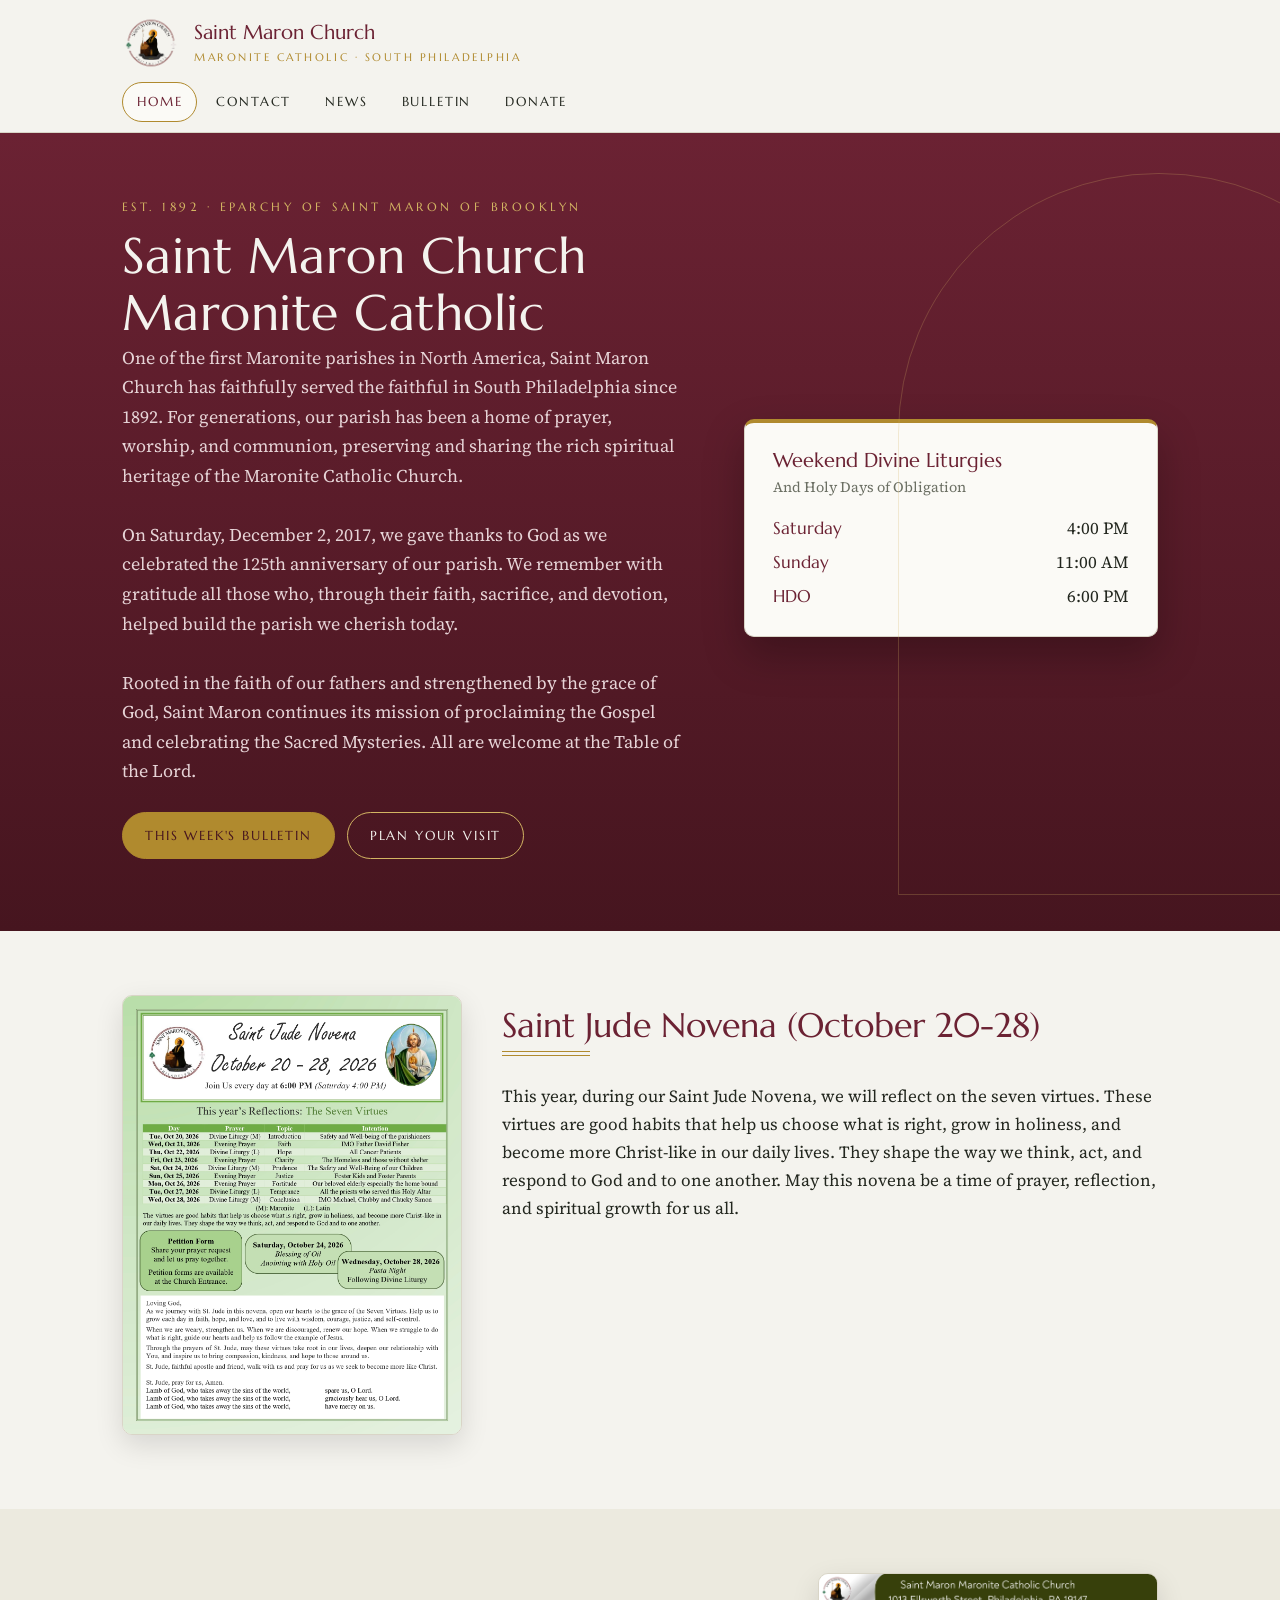
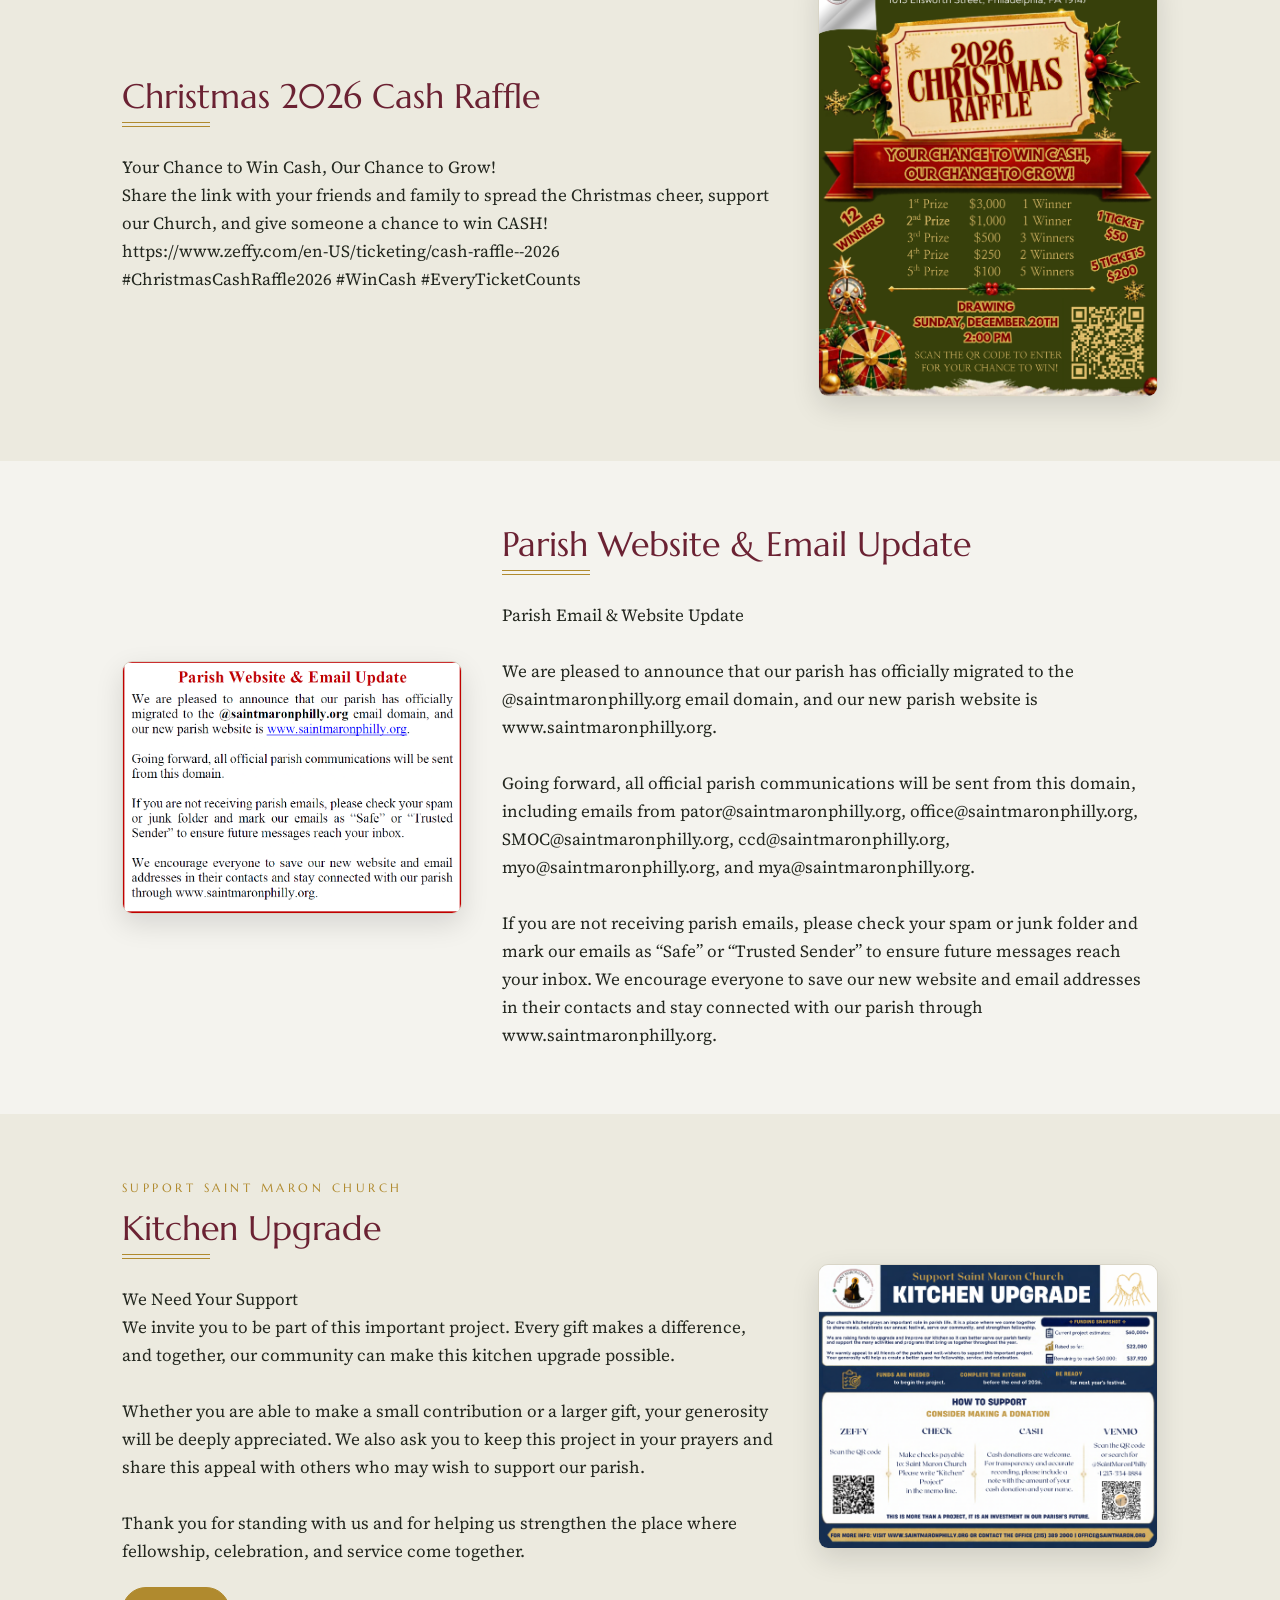
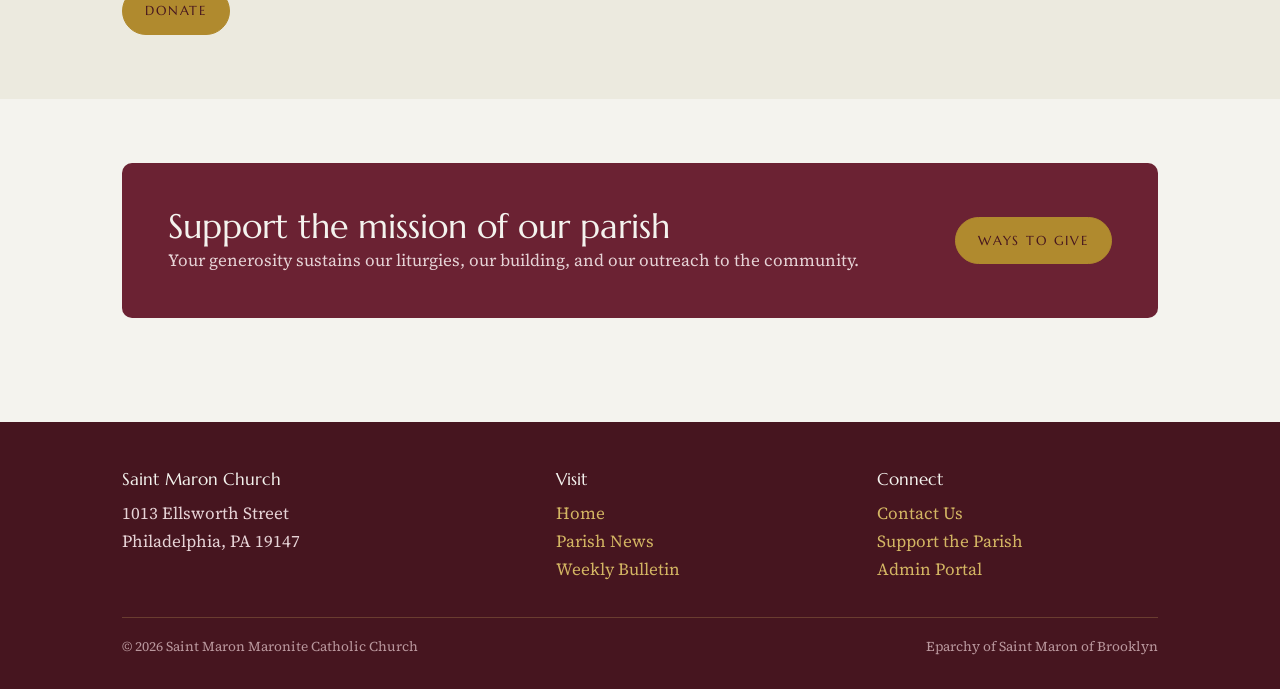
==== index.html @ 44643d08 "Show a live sample of the site in the Colors & Fonts preview The Design entry's preview pane used to" ====
<!DOCTYPE html>
<html lang="en">
<head>
  <meta charset="UTF-8">
  <meta name="viewport" content="width=device-width, initial-scale=1.0">
  <title>Saint Maron Maronite Catholic Church — South Philadelphia</title>
  <meta name="description" content="Saint Maron Maronite Catholic Church in South Philadelphia. Divine Liturgy schedule, parish news, weekly bulletin, and ways to support our parish.">
  <link rel="preconnect" href="https://fonts.googleapis.com">
  <link href="https://fonts.googleapis.com/css2?family=Marcellus&family=Source+Serif+4:ital,opsz,wght@0,8..60,400;0,8..60,600;1,8..60,400&display=swap" rel="stylesheet">
  <link rel="stylesheet" href="styles.css">
</head>
<body>
  <header id="site-header" class="site-header"></header>

  <section class="hero">
    <div class="wrap hero-grid">
      <div>
        <span class="eyebrow" data-cms="hero.eyebrow">Est. 1892 &middot; Eparchy of Saint Maron of Brooklyn</span>
        <h1 data-cms="hero.heading">Saint Maron<br>Maronite Catholic Church</h1>
        <p class="lede" data-cms="hero.lede">One of the first Maronite parishes in North America, Saint Maron has been at home in South Philadelphia since 1892 and celebrated its 125th anniversary on Saturday, December 2, 2017. All are welcome at the table of the Lord.</p>
        <div class="hero-actions">
          <a class="btn primary" href="bulletin.html" data-cms="hero.bulletinButton">This Week's Bulletin</a>
          <a class="btn ghost-light" href="contact.html" data-cms="hero.visitButton">Plan Your Visit</a>
        </div>
      </div>
      <aside class="mass-card reveal">
        <h3 data-cms="liturgy.heading">Divine Liturgy</h3>
        <p class="sub" data-cms="liturgy.subtitle">Celebrated in English, Arabic, and Syriac</p>
        <dl data-cms-times="liturgy.times">
          <dt>Saturday Vigil</dt><dd>4:00 PM</dd>
          <dt>Sunday</dt><dd>11:00 AM</dd>
        </dl>
      </aside>
    </div>
  </section>

  <section class="section">
    <div class="wrap parish-intro">
      <figure class="parish-photo reveal">
        <img src="images/church.jpeg" data-cms-src="parish.photo" data-cms-alt="parish.photoAlt" alt="The sanctuary of Saint Maron Church: the altar beneath its stone arch, with a crucifix above and kneeling angels at either side.">
        <figcaption data-cms="parish.caption">Our sanctuary in South Philadelphia.</figcaption>
      </figure>
      <div class="reveal">
        <span class="eyebrow" data-cms="parish.eyebrow">Our Parish</span>
        <h2 data-cms="parish.heading">A Maronite home in the heart of the city</h2>
        <hr class="rule">
        <p data-cms="parish.story">Founded by Lebanese immigrants at the close of the nineteenth century, Saint Maron has been a spiritual home for generations of families in South Philadelphia. We worship in the ancient Maronite tradition — one of the Eastern Catholic Churches in full communion with Rome — with a liturgy whose roots reach back to the earliest Christian communities of Antioch.</p>
        <p style="margin-top:12px;" data-cms="parish.storyMore">Whether your family has been here for a hundred years or you are stepping inside for the first time, you belong here.</p>
      </div>
    </div>
  </section>

  <!-- Sections added by the parish office through the CMS render here. -->
  <div id="home-sections"></div>

  <section class="section">
    <div class="wrap">
      <div class="callout reveal">
        <div>
          <h2 data-cms="callout.heading">Support the mission of our parish</h2>
          <p data-cms="callout.text">Your generosity sustains our liturgies, our building, and our outreach to the community.</p>
        </div>
        <a class="btn primary" href="donate.html" data-cms="callout.button">Ways to Give</a>
      </div>
    </div>
  </section>

  <footer id="site-footer" class="site-footer"></footer>

  <script src="data.js"></script>
  <script src="theme-presets.js"></script>
  <script src="app.js"></script>
  <script>
    STM.renderChrome("index.html");
  </script>
</body>
</html>
---- styles.css ----
/* ============================================================
   Saint Maron Maronite Catholic Church — South Philadelphia
   Design tokens: limestone, burgundy, brass gold, ink
   Display face: Marcellus · Body face: Source Serif 4
   Signature motif: Romanesque arch frames + cedar of Lebanon
   ============================================================ */

:root {
  --stone: #f4f3ee;
  --stone-2: #eceadf;
  --card: #fbfaf6;
  --burgundy: #6b2233;
  --burgundy-deep: #46151f;
  --gold: #b08a2e;
  --gold-soft: #d3b563;
  --ink: #23271f;
  --muted: #6b6f63;
  --line: #d9d5c7;
  --radius: 10px;
  --wrap: 1080px;
  --display: "Marcellus", "Times New Roman", serif;
  --body: "Source Serif 4", Georgia, serif;
}

* { box-sizing: border-box; margin: 0; padding: 0; }

html { scroll-behavior: smooth; }

body {
  font-family: var(--body);
  font-size: 17px;
  line-height: 1.65;
  color: var(--ink);
  background: var(--stone);
}

img { max-width: 100%; display: block; }
a { color: var(--burgundy); }

.wrap { max-width: var(--wrap); margin: 0 auto; padding: 0 22px; }

/* ---------- Typography ---------- */
h1, h2, h3, .display { font-family: var(--display); font-weight: 400; line-height: 1.15; color: var(--burgundy); }
h1 { font-size: clamp(2rem, 4.5vw, 3.1rem); letter-spacing: 0.01em; }
h2 { font-size: clamp(1.5rem, 3vw, 2.1rem); }
h3 { font-size: 1.25rem; }

.eyebrow {
  font-family: var(--display);
  text-transform: uppercase;
  letter-spacing: 0.28em;
  font-size: 0.78rem;
  color: var(--gold);
  display: block;
  margin-bottom: 0.7rem;
}

.lede { font-size: 1.12rem; color: var(--muted); max-width: 62ch; }

/* Double gold hairline divider */
.rule {
  border: 0;
  height: 5px;
  margin: 0.4rem 0 1.6rem;
  border-top: 1px solid var(--gold);
  border-bottom: 1px solid var(--gold);
  width: 88px;
}
.rule.center { margin-left: auto; margin-right: auto; }

/* ---------- Header / nav ---------- */
.site-header {
  background: var(--stone);
  border-bottom: 1px solid var(--line);
  position: sticky;
  top: 0;
  z-index: 50;
}
.masthead {
  display: flex;
  align-items: center;
  gap: 14px;
  padding: 14px 0 10px;
}
.crest { width: 58px; height: 58px; flex: none; }
.masthead-names { line-height: 1.2; }
.masthead-names .name {
  font-family: var(--display);
  font-size: 1.22rem;
  color: var(--burgundy);
  text-decoration: none;
  display: block;
}
.masthead-names .place {
  font-family: var(--display);
  letter-spacing: 0.24em;
  text-transform: uppercase;
  font-size: 0.66rem;
  color: var(--gold);
}
.nav {
  display: flex;
  gap: 4px;
  flex-wrap: wrap;
  padding-bottom: 10px;
}
.nav a {
  font-family: var(--display);
  text-decoration: none;
  text-transform: uppercase;
  letter-spacing: 0.14em;
  font-size: 0.82rem;
  color: var(--ink);
  padding: 8px 14px;
  border-radius: 999px;
  border: 1px solid transparent;
}
.nav a:hover { border-color: var(--line); background: var(--card); }
.nav a.active {
  color: var(--burgundy);
  border-color: var(--gold);
  background: var(--card);
}
.nav a:focus-visible, a:focus-visible, button:focus-visible {
  outline: 2px solid var(--gold);
  outline-offset: 2px;
}

/* ---------- Hero (home) ---------- */
.hero {
  background: linear-gradient(180deg, var(--burgundy) 0%, var(--burgundy-deep) 100%);
  color: var(--stone);
  padding: 64px 0 72px;
  position: relative;
  overflow: hidden;
}
.hero::after {
  /* faint oversized arch echo in the background */
  content: "";
  position: absolute;
  right: -140px;
  top: 40px;
  width: 520px;
  height: 720px;
  border: 1px solid rgba(211, 181, 99, 0.25);
  border-radius: 260px 260px 0 0;
  pointer-events: none;
}
.hero .eyebrow { color: var(--gold-soft); }
.hero h1 { color: var(--stone); }
.hero .lede { color: #e6d3d6; }
.hero-grid {
  display: grid;
  grid-template-columns: 1.25fr 0.9fr;
  gap: 48px;
  align-items: center;
}
.hero-actions { margin-top: 1.6rem; display: flex; gap: 12px; flex-wrap: wrap; }

.btn {
  display: inline-block;
  font-family: var(--display);
  text-transform: uppercase;
  letter-spacing: 0.14em;
  font-size: 0.82rem;
  padding: 12px 22px;
  border-radius: 999px;
  text-decoration: none;
  border: 1px solid var(--gold);
  color: var(--burgundy);
  background: transparent;
  cursor: pointer;
  transition: background 0.18s ease, color 0.18s ease;
}
.btn.primary { background: var(--gold); color: var(--burgundy-deep); border-color: var(--gold); }
.btn.primary:hover { background: var(--gold-soft); }
.btn.ghost-light { color: var(--stone); border-color: var(--gold-soft); }
.btn.ghost-light:hover { background: rgba(211, 181, 99, 0.15); }
.btn:hover { background: rgba(176, 138, 46, 0.12); }
.btn.small { padding: 7px 14px; font-size: 0.72rem; }

/* Mass times card in hero */
.mass-card {
  background: var(--card);
  color: var(--ink);
  border-radius: var(--radius);
  border: 1px solid var(--line);
  border-top: 4px solid var(--gold);
  padding: 26px 28px;
  box-shadow: 0 18px 40px rgba(0, 0, 0, 0.25);
}
.mass-card h3 { margin-bottom: 4px; }
.mass-card .sub { color: var(--muted); font-size: 0.9rem; margin-bottom: 14px; }
.mass-card dl { display: grid; grid-template-columns: auto 1fr; gap: 6px 18px; }
.mass-card dt { font-family: var(--display); color: var(--burgundy); }
.mass-card dd { text-align: right; }
.mass-card .note { margin-top: 14px; font-size: 0.85rem; color: var(--muted); font-style: italic; }

/* ---------- Sections ---------- */
.section { padding: 64px 0; }
.section.alt { background: var(--stone-2); }
.section-head { margin-bottom: 2rem; }
.section-head.center { text-align: center; }

.cols-2 { display: grid; grid-template-columns: 1fr 1fr; gap: 44px; align-items: center; }
.cols-3 { display: grid; grid-template-columns: repeat(3, 1fr); gap: 24px; }

/* ---------- Arch photo frames (signature) ---------- */
.arch {
  border-radius: 200px 200px var(--radius) var(--radius);
  overflow: hidden;
  border: 1px solid var(--line);
  background: var(--burgundy);
  aspect-ratio: 3 / 4;
  position: relative;
}
.arch.landscape { aspect-ratio: 4 / 3; border-radius: 160px 160px var(--radius) var(--radius); }
.arch svg, .arch img { width: 100%; height: 100%; object-fit: cover; }
.photo-note {
  font-size: 0.78rem;
  color: var(--muted);
  font-style: italic;
  text-align: center;
  margin-top: 8px;
}
.arch-row { display: grid; grid-template-columns: repeat(3, 1fr); gap: 22px; align-items: end; }
.arch-row .arch:nth-child(2) { transform: translateY(-18px); }

/* ---------- Map embed ---------- */
.map-embed {
  margin-top: 16px;
  border: 1px solid var(--line);
  border-radius: var(--radius);
  overflow: hidden;
  background: var(--stone-2);
  aspect-ratio: 16 / 9;
}
.map-embed iframe {
  display: block;
  width: 100%;
  height: 100%;
  border: 0;
}

/* ---------- Parish intro: photo beside text ---------- */
/* Sections added through the CMS (rendered by app.js into #home-sections) */
.custom-section .body { max-width: 760px; }
.custom-section.center .body { margin: 0 auto; text-align: center; }
.section-actions { display: flex; gap: 12px; flex-wrap: wrap; margin-top: 22px; }
.section-actions.center { justify-content: center; }

.parish-intro { display: flex; gap: 40px; align-items: flex-start; }
.parish-intro > div { flex: 1; min-width: 0; }
.parish-intro.custom { align-items: center; }
.parish-photo { width: 340px; flex-shrink: 0; margin: 0; }
.parish-photo img {
  width: 100%;
  height: auto;
  border-radius: var(--radius);
  border: 1px solid var(--line);
  box-shadow: 0 10px 28px rgba(0, 0, 0, 0.12);
}
.parish-photo figcaption {
  margin-top: 10px;
  font-size: 0.82rem;
  font-style: italic;
  color: var(--muted);
  text-align: center;
}

/* ---------- Cards (news, bulletins) ---------- */
.card {
  background: var(--card);
  border: 1px solid var(--line);
  border-radius: var(--radius);
  overflow: hidden;
  display: flex;
  flex-direction: column;
}
.card .card-img { aspect-ratio: 16 / 8; background: var(--burgundy); }
.card .card-img img, .card .card-img svg { width: 100%; height: 100%; object-fit: cover; }
.card .card-body { padding: 22px 24px 26px; display: flex; flex-direction: column; gap: 10px; flex: 1; }
.card .date {
  font-family: var(--display);
  text-transform: uppercase;
  letter-spacing: 0.18em;
  font-size: 0.7rem;
  color: var(--gold);
}
.card p { color: var(--ink); }
.card .card-actions { margin-top: auto; padding-top: 10px; display: flex; gap: 10px; flex-wrap: wrap; }

.news-grid { display: grid; grid-template-columns: repeat(auto-fill, minmax(300px, 1fr)); gap: 26px; }

/* Bulletin list */
.bulletin-list { display: flex; flex-direction: column; gap: 14px; max-width: 760px; }
.bulletin-item {
  display: flex;
  align-items: center;
  gap: 18px;
  background: var(--card);
  border: 1px solid var(--line);
  border-left: 4px solid var(--gold);
  border-radius: var(--radius);
  padding: 18px 22px;
}
.bulletin-item .b-icon { flex: none; width: 40px; height: 40px; }
.bulletin-item .b-meta { flex: 1; }
.bulletin-item .b-meta .date { font-family: var(--display); text-transform: uppercase; letter-spacing: 0.18em; font-size: 0.7rem; color: var(--gold); }
.bulletin-item h3 { font-size: 1.1rem; }

/* ---------- Info rows (contact) ---------- */
.info-grid { display: grid; grid-template-columns: 1fr 1fr; gap: 40px; }
.info-block { background: var(--card); border: 1px solid var(--line); border-radius: var(--radius); padding: 28px 30px; }
.info-block h3 { margin-bottom: 10px; }
.info-block p + p { margin-top: 8px; }
.info-block .label { font-family: var(--display); text-transform: uppercase; letter-spacing: 0.2em; font-size: 0.7rem; color: var(--gold); display: block; margin-bottom: 2px; }

/* ---------- Donate ---------- */
.give-grid { display: grid; grid-template-columns: repeat(auto-fit, minmax(240px, 1fr)); gap: 24px; max-width: 900px; margin: 0 auto; }
.give-card {
  background: var(--card);
  border: 1px solid var(--line);
  border-top: 4px solid var(--gold);
  border-radius: var(--radius);
  padding: 30px 28px;
  text-align: center;
  display: flex;
  flex-direction: column;
  gap: 12px;
  align-items: center;
}
.give-card p { color: var(--muted); font-size: 0.95rem; flex: 1; }

/* ---------- Callout ---------- */
.callout {
  background: var(--burgundy);
  color: var(--stone);
  border-radius: var(--radius);
  padding: 44px 46px;
  display: flex;
  align-items: center;
  justify-content: space-between;
  gap: 30px;
  flex-wrap: wrap;
}
.callout h2 { color: var(--stone); }
.callout p { color: #e6d3d6; }

/* ---------- Footer ---------- */
.site-footer {
  background: var(--burgundy-deep);
  color: #e6d3d6;
  padding: 48px 0 30px;
  margin-top: 40px;
}
.footer-grid { display: grid; grid-template-columns: 1.4fr 1fr 1fr; gap: 40px; }
.site-footer h3 { color: var(--stone); font-size: 1.05rem; margin-bottom: 10px; }
.site-footer a { color: var(--gold-soft); text-decoration: none; }
.site-footer a:hover { text-decoration: underline; }
.site-footer .blessing { font-family: var(--display); color: var(--gold-soft); font-size: 1.05rem; margin-top: 6px; }
.footer-base {
  border-top: 1px solid rgba(211, 181, 99, 0.25);
  margin-top: 34px;
  padding-top: 18px;
  display: flex;
  justify-content: space-between;
  gap: 16px;
  flex-wrap: wrap;
  font-size: 0.85rem;
  color: #b9979d;
}

.empty-state {
  grid-column: 1 / -1; /* span the news grid rather than sitting in one cell */
  border: 1px dashed var(--line);
  border-radius: var(--radius);
  padding: 40px;
  text-align: center;
  color: var(--muted);
  background: var(--card);
}

/* ---------- Reveal on scroll (static page sections only) ---------- */
.reveal { opacity: 0; transform: translateY(16px); transition: opacity 0.6s ease, transform 0.6s ease; }
.reveal.in { opacity: 1; transform: none; }

/* Self-running fade for injected content (news cards, bulletin rows).
   Runs on its own — cannot get stuck hidden. */
.fade-in { animation: fadeUp 0.55s ease both; }
@keyframes fadeUp {
  from { opacity: 0; transform: translateY(14px); }
  to { opacity: 1; transform: none; }
}

/* ---------- Lightbox (click a photo to enlarge) ---------- */
.parish-photo img, .card-img img { cursor: zoom-in; }
.lightbox {
  position: fixed;
  inset: 0;
  z-index: 100;
  display: flex;
  align-items: center;
  justify-content: center;
  padding: 28px;
  background: rgba(35, 39, 31, 0.9);
  cursor: zoom-out;
  opacity: 0;
  transition: opacity 0.25s ease;
}
.lightbox[hidden] { display: none; }
.lightbox.open { opacity: 1; }
.lightbox figure {
  margin: 0;
  max-width: min(var(--wrap), 100%);
  max-height: 100%;
  display: flex;
  flex-direction: column;
  align-items: center;
  gap: 14px;
}
.lightbox img {
  max-width: 100%;
  max-height: 82vh;
  border-radius: var(--radius);
  box-shadow: 0 18px 60px rgba(0, 0, 0, 0.5);
}
.lightbox figcaption {
  color: var(--stone);
  font-style: italic;
  text-align: center;
  font-size: 0.95rem;
}
.lightbox figcaption:empty { display: none; }
.lightbox-close {
  position: absolute;
  top: 14px;
  right: 20px;
  background: none;
  border: 0;
  padding: 6px 10px;
  color: var(--stone);
  font-size: 2.2rem;
  line-height: 1;
  cursor: pointer;
}
.lightbox-close:hover { color: var(--gold-soft); }
.lightbox-close:focus-visible { outline: 2px solid var(--gold); outline-offset: 2px; }

@media (prefers-reduced-motion: reduce) {
  .reveal { opacity: 1; transform: none; transition: none; }
  .fade-in { animation: none; }
  .lightbox { transition: none; }
  html { scroll-behavior: auto; }
}

/* ---------- Responsive ---------- */
@media (max-width: 880px) {
  .hero-grid, .cols-2, .info-grid { grid-template-columns: 1fr; }
  .arch-row { grid-template-columns: repeat(3, 1fr); gap: 12px; }
  .parish-intro { flex-direction: column; gap: 28px; }
  .parish-photo { width: 100%; max-width: 340px; margin: 0 auto; }
  .footer-grid { grid-template-columns: 1fr; gap: 26px; }
  .hero { padding: 48px 0 56px; }
  .callout { padding: 32px 28px; }
}
@media (max-width: 560px) {
  body { font-size: 16px; }
  .arch-row { grid-template-columns: 1fr 1fr; }
  .arch-row .arch:nth-child(3) { display: none; }
  .bulletin-item { flex-wrap: wrap; }
}
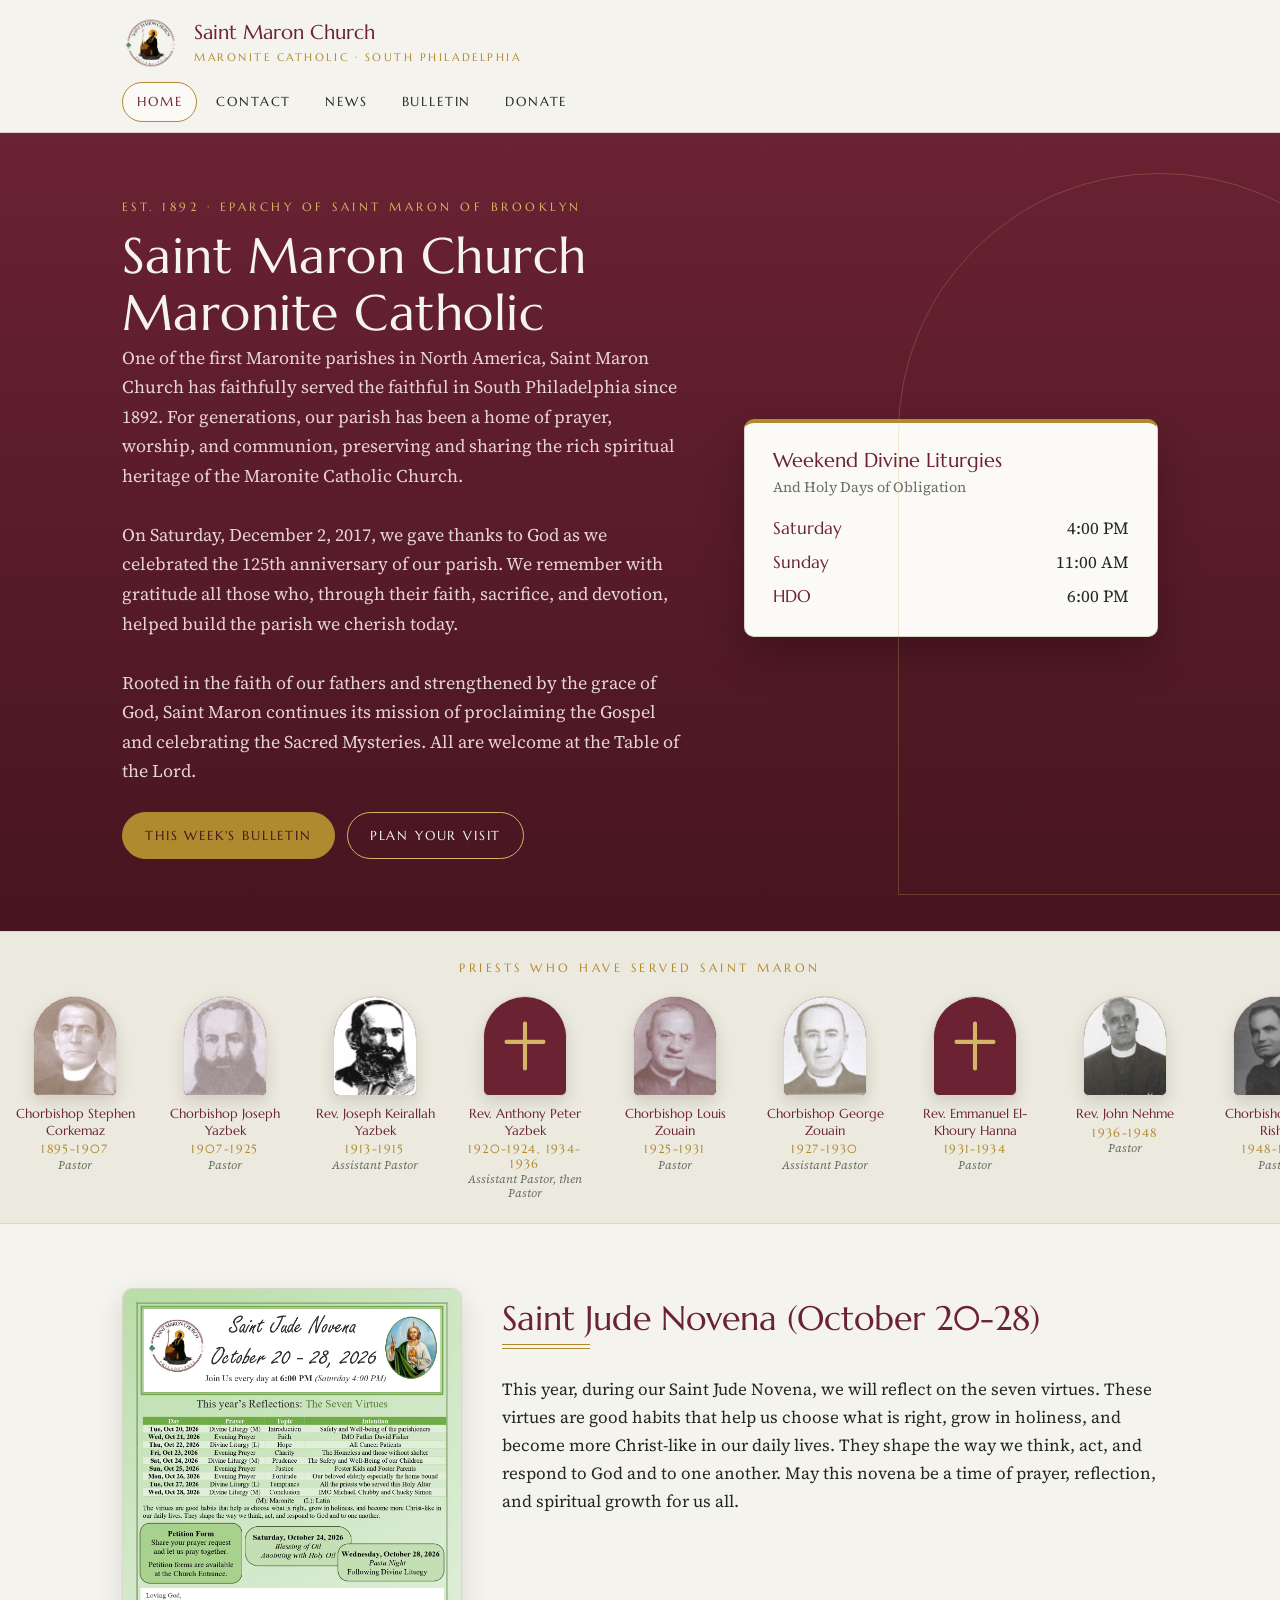
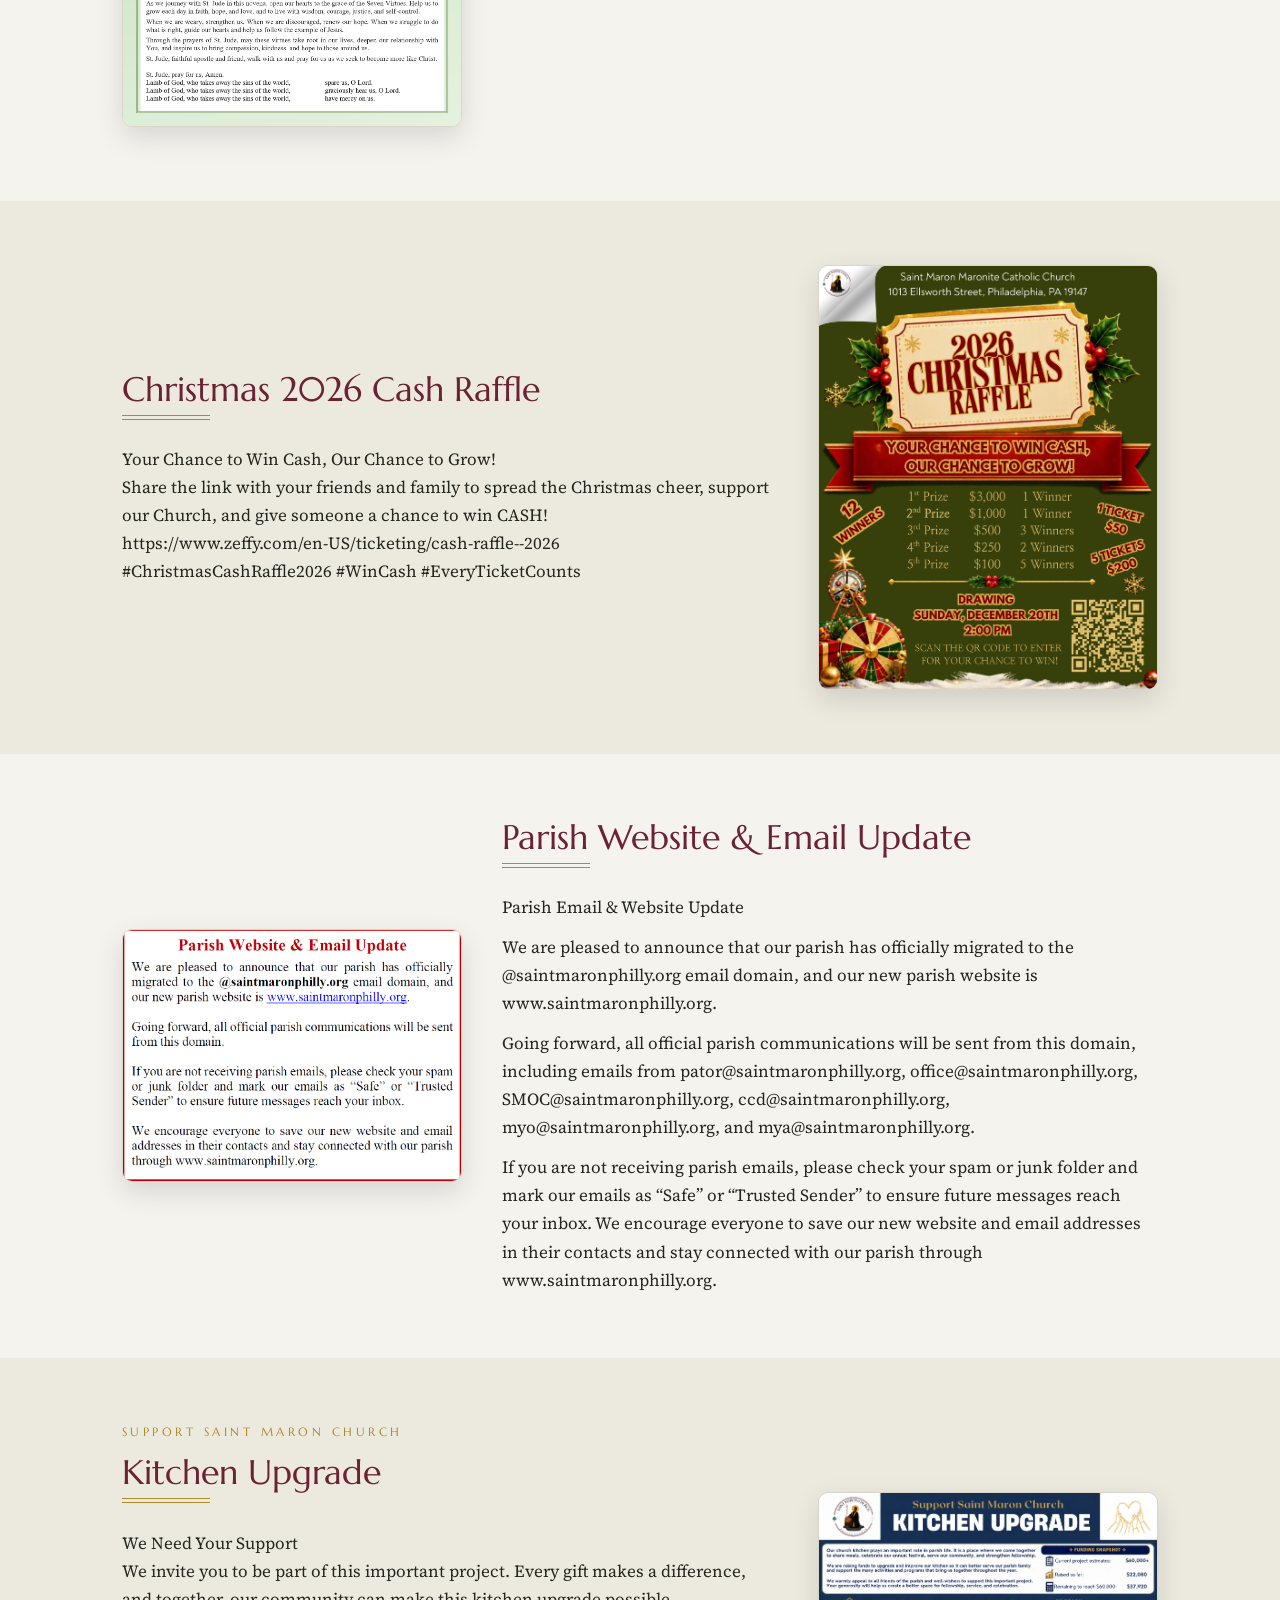
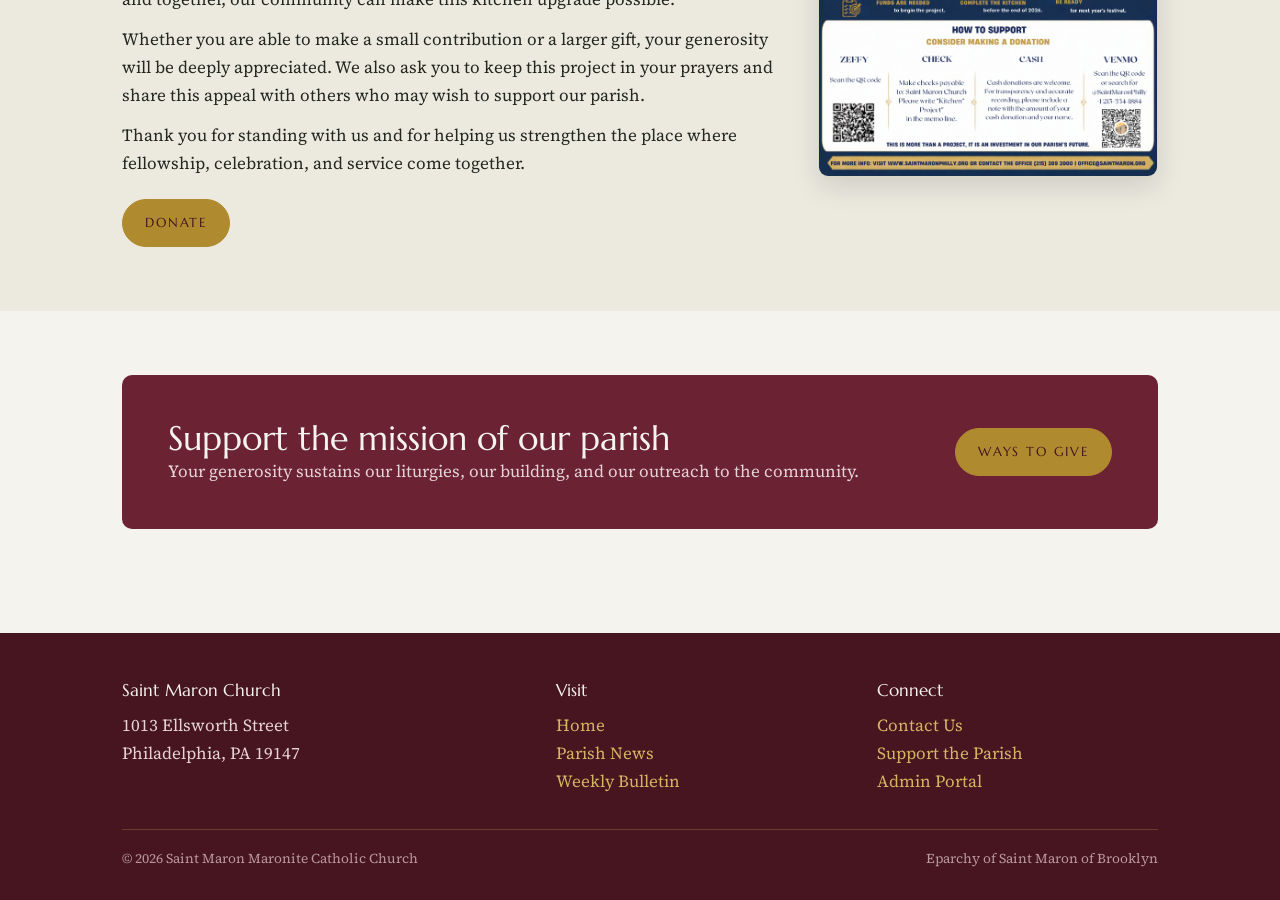
==== commit 7ded1e86: "Add a scrolling band of the priests who have served the parish A slow, endless strip under the home " ====
--- a/index.html
+++ b/index.html
@@ -31,6 +31,17 @@
           <dt>Sunday</dt><dd>11:00 AM</dd>
         </dl>
       </aside>
+    </div>
+  </section>
+
+  <!-- Every priest who has served the parish, scrolling slowly. Filled from
+       content/priests.json by app.js; stays hidden if that cannot load. -->
+  <section id="priests-band" class="priests" aria-label="Priests who have served Saint Maron" hidden>
+    <div class="wrap">
+      <span class="eyebrow priests-heading">Priests who have served Saint Maron</span>
+    </div>
+    <div class="priests-viewport">
+      <ul class="priests-track"></ul>
     </div>
   </section>
 
@@ -72,6 +83,7 @@
   <script src="app.js"></script>
   <script>
     STM.renderChrome("index.html");
+    STM.renderPriests("priests-band");
   </script>
 </body>
 </html>
--- a/styles.css
+++ b/styles.css
@@ -196,6 +196,87 @@
 .mass-card dd { text-align: right; }
 .mass-card .note { margin-top: 14px; font-size: 0.85rem; color: var(--muted); font-style: italic; }
 
+/* ---------- Priests band (home) ---------- */
+/* An endless strip of the priests who have served the parish. Two copies
+   of the list sit side by side; sliding the pair by half its width lands
+   exactly where it started, so the loop is seamless. app.js sets
+   --priests-duration from the number of priests. */
+.priests {
+  background: var(--stone-2);
+  border-top: 1px solid var(--line);
+  border-bottom: 1px solid var(--line);
+  padding: 26px 0 22px;
+  overflow: hidden;
+}
+.priests .eyebrow { text-align: center; margin-bottom: 1.1rem; }
+.priests-viewport {
+  display: flex;
+  width: max-content;
+  animation: priestsSlide var(--priests-duration, 72s) linear infinite;
+}
+.priests-viewport:hover { animation-play-state: paused; }
+.priests-track {
+  display: flex;
+  list-style: none;
+  flex: none;
+}
+.priest {
+  width: 150px;
+  flex: none;
+  display: flex;
+  flex-direction: column;
+  align-items: center;
+  text-align: center;
+  padding: 0 10px;
+  line-height: 1.25;
+}
+.priest-photo {
+  display: block;
+  width: 84px;
+  height: 100px;
+  margin-bottom: 10px;
+  border-radius: 42px 42px 6px 6px; /* the site's arch, in miniature */
+  overflow: hidden;
+  border: 1px solid var(--line);
+  background: var(--burgundy);
+  box-shadow: 0 6px 16px rgba(0, 0, 0, 0.12);
+}
+.priest-photo img, .priest-photo svg {
+  width: 100%;
+  height: 100%;
+  object-fit: cover;
+  object-position: center top;
+}
+.priest-name {
+  font-family: var(--display);
+  font-size: 0.82rem;
+  color: var(--burgundy);
+}
+.priest-years {
+  font-family: var(--display);
+  font-size: 0.72rem;
+  letter-spacing: 0.12em;
+  color: var(--gold);
+  margin-top: 3px;
+}
+.priest-role { font-size: 0.72rem; font-style: italic; color: var(--muted); margin-top: 1px; }
+@keyframes priestsSlide {
+  from { transform: translateX(0); }
+  to { transform: translateX(-50%); }
+}
+
+/* ---------- Rich text from the CMS ---------- */
+/* News bodies and section text: paragraphs, lists, links, small headings.
+   Alignment arrives as an inline style set by the editor. */
+.rich > * + * { margin-top: 0.7em; }
+.rich ul, .rich ol { padding-left: 1.3em; }
+.rich li + li { margin-top: 0.25em; }
+.rich h3, .rich h4 { margin-top: 1em; }
+.rich h4 { font-size: 1.05rem; }
+.rich blockquote { border-left: 3px solid var(--gold); padding-left: 14px; color: var(--muted); font-style: italic; }
+.rich a { color: var(--burgundy); text-decoration: underline; text-decoration-color: var(--gold); text-underline-offset: 2px; }
+.rich a:hover { text-decoration-color: var(--burgundy); }
+
 /* ---------- Sections ---------- */
 .section { padding: 64px 0; }
 .section.alt { background: var(--stone-2); }
@@ -452,6 +533,10 @@
   .fade-in { animation: none; }
   .lightbox { transition: none; }
   html { scroll-behavior: auto; }
+  /* The priests strip stands still and scrolls by hand instead; the
+     duplicate copy that only exists for the loop is dropped. */
+  .priests-viewport { animation: none; width: auto; overflow-x: auto; padding-bottom: 8px; }
+  .priests-track[aria-hidden] { display: none; }
 }
 
 /* ---------- Responsive ---------- */
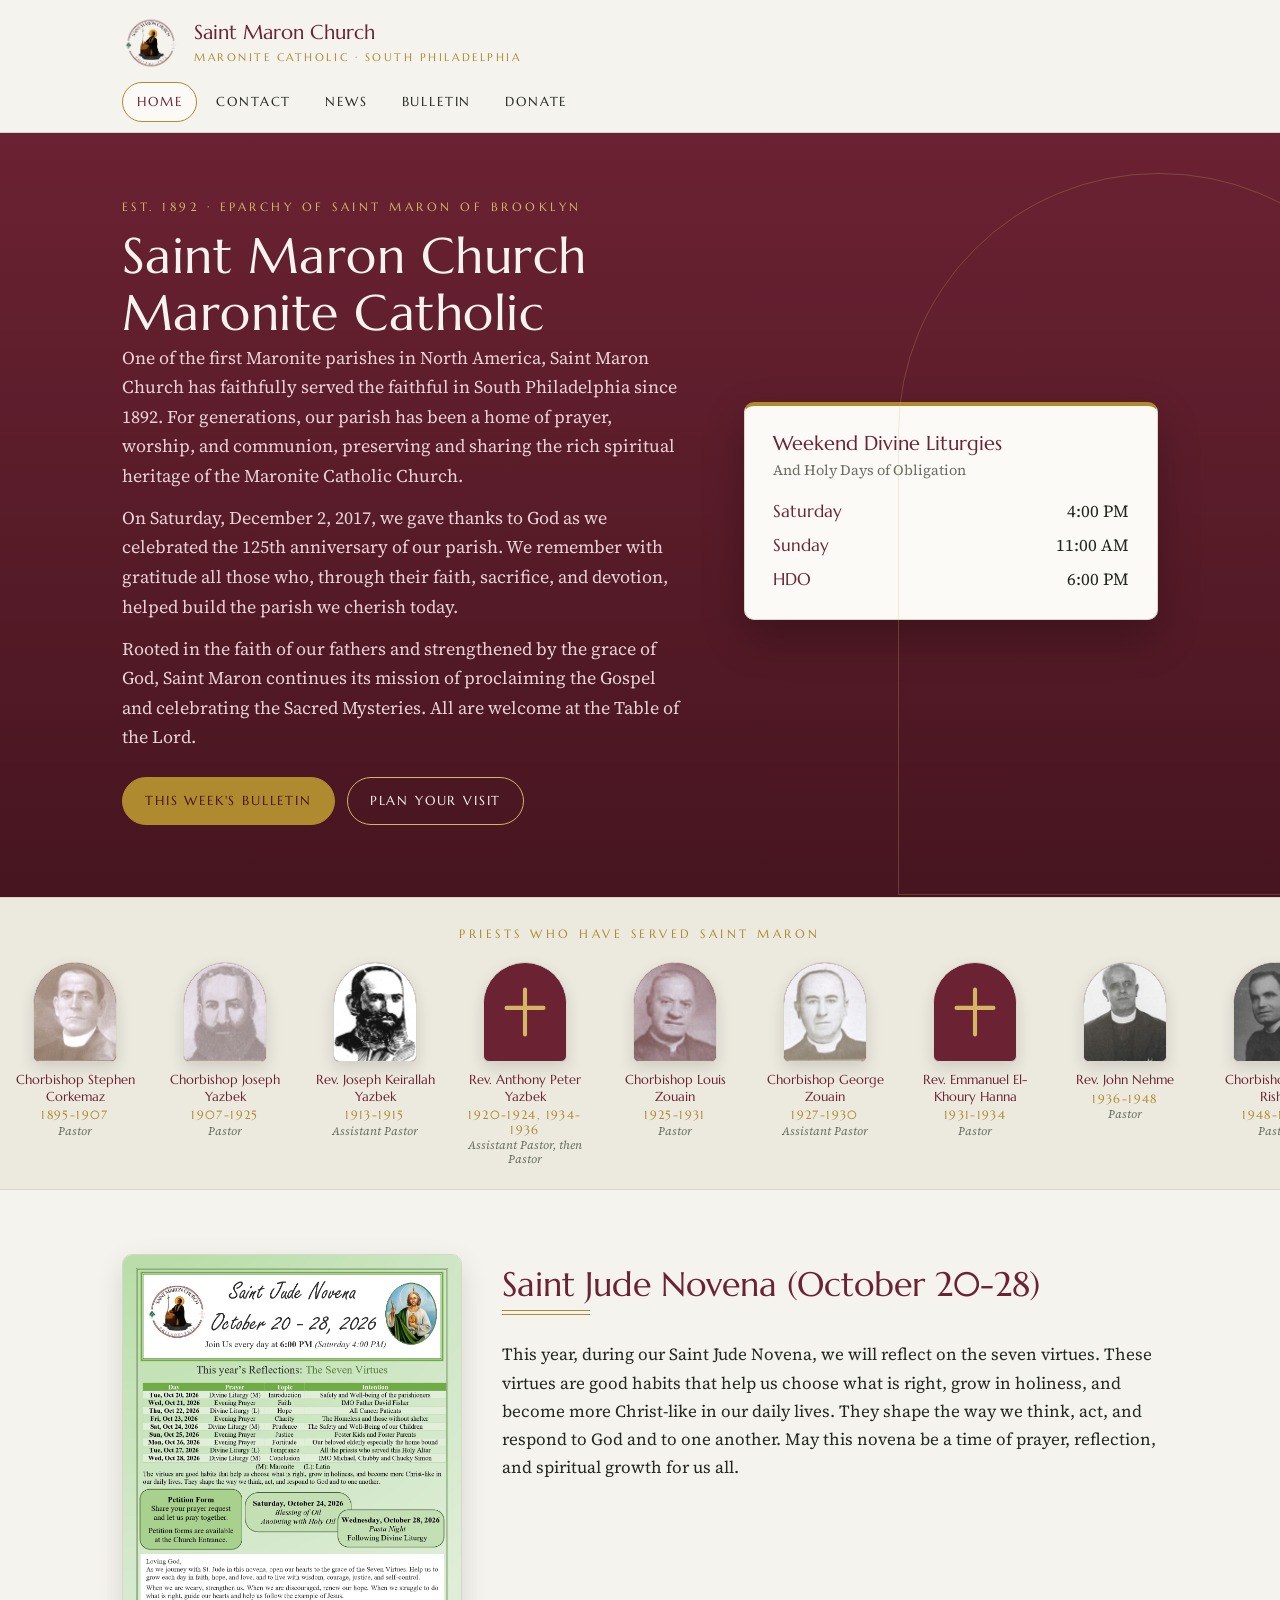
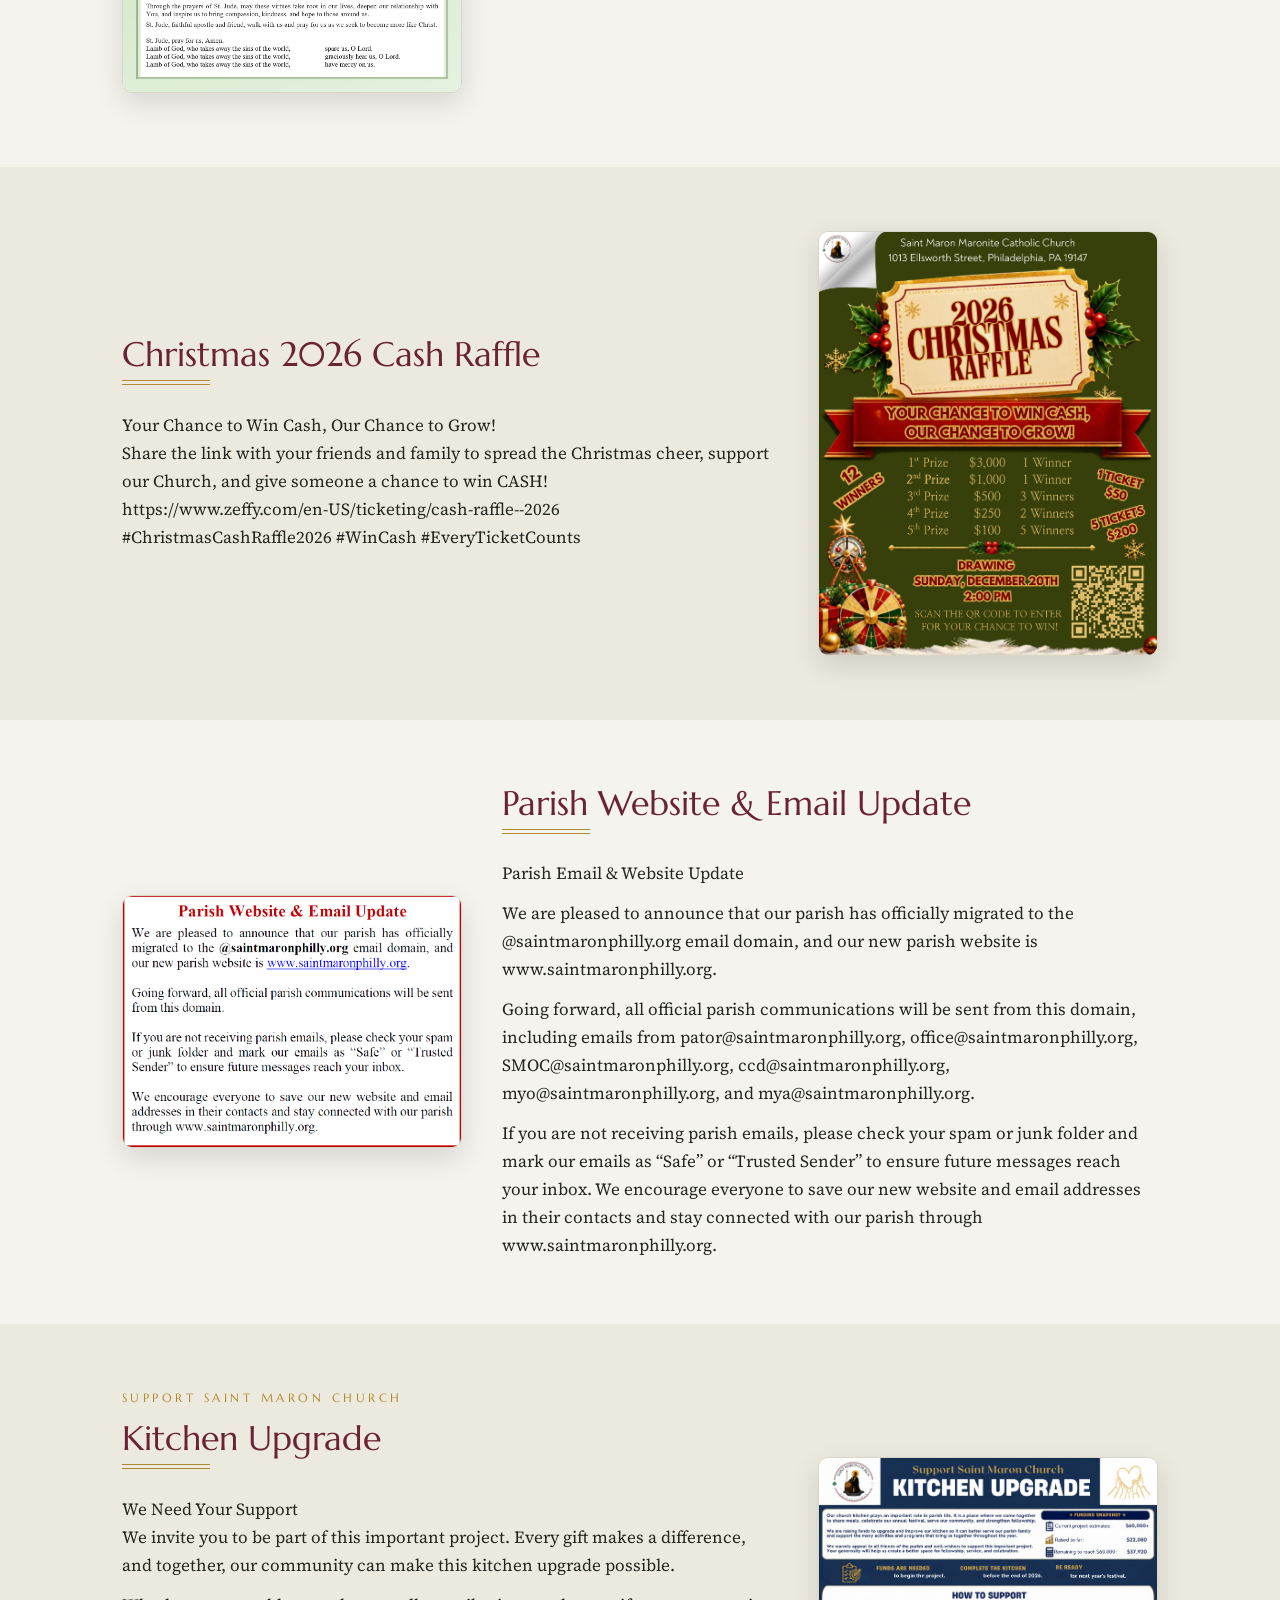
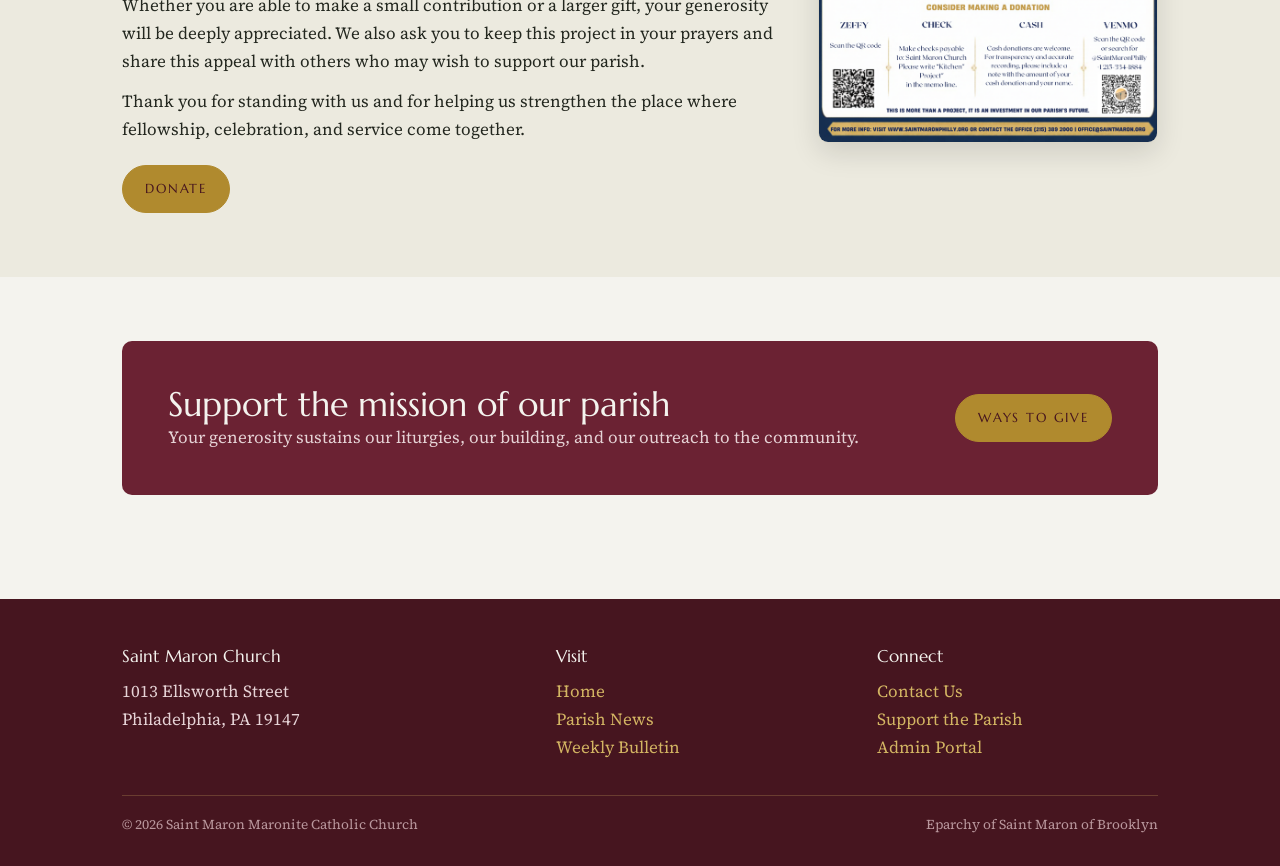
==== commit b1a93b70: "Extend rich text to page paragraphs, captions, and titles Every prose field on the site pages (welco" ====
--- a/index.html
+++ b/index.html
@@ -17,7 +17,7 @@
       <div>
         <span class="eyebrow" data-cms="hero.eyebrow">Est. 1892 &middot; Eparchy of Saint Maron of Brooklyn</span>
         <h1 data-cms="hero.heading">Saint Maron<br>Maronite Catholic Church</h1>
-        <p class="lede" data-cms="hero.lede">One of the first Maronite parishes in North America, Saint Maron has been at home in South Philadelphia since 1892 and celebrated its 125th anniversary on Saturday, December 2, 2017. All are welcome at the table of the Lord.</p>
+        <div class="lede rich" data-cms="hero.lede">One of the first Maronite parishes in North America, Saint Maron has been at home in South Philadelphia since 1892 and celebrated its 125th anniversary on Saturday, December 2, 2017. All are welcome at the table of the Lord.</div>
         <div class="hero-actions">
           <a class="btn primary" href="bulletin.html" data-cms="hero.bulletinButton">This Week's Bulletin</a>
           <a class="btn ghost-light" href="contact.html" data-cms="hero.visitButton">Plan Your Visit</a>
@@ -49,14 +49,14 @@
     <div class="wrap parish-intro">
       <figure class="parish-photo reveal">
         <img src="images/church.jpeg" data-cms-src="parish.photo" data-cms-alt="parish.photoAlt" alt="The sanctuary of Saint Maron Church: the altar beneath its stone arch, with a crucifix above and kneeling angels at either side.">
-        <figcaption data-cms="parish.caption">Our sanctuary in South Philadelphia.</figcaption>
+        <figcaption class="rich" data-cms="parish.caption">Our sanctuary in South Philadelphia.</figcaption>
       </figure>
       <div class="reveal">
         <span class="eyebrow" data-cms="parish.eyebrow">Our Parish</span>
         <h2 data-cms="parish.heading">A Maronite home in the heart of the city</h2>
         <hr class="rule">
-        <p data-cms="parish.story">Founded by Lebanese immigrants at the close of the nineteenth century, Saint Maron has been a spiritual home for generations of families in South Philadelphia. We worship in the ancient Maronite tradition — one of the Eastern Catholic Churches in full communion with Rome — with a liturgy whose roots reach back to the earliest Christian communities of Antioch.</p>
-        <p style="margin-top:12px;" data-cms="parish.storyMore">Whether your family has been here for a hundred years or you are stepping inside for the first time, you belong here.</p>
+        <div class="rich" data-cms="parish.story">Founded by Lebanese immigrants at the close of the nineteenth century, Saint Maron has been a spiritual home for generations of families in South Philadelphia. We worship in the ancient Maronite tradition — one of the Eastern Catholic Churches in full communion with Rome — with a liturgy whose roots reach back to the earliest Christian communities of Antioch.</div>
+        <div class="rich" style="margin-top:12px;" data-cms="parish.storyMore">Whether your family has been here for a hundred years or you are stepping inside for the first time, you belong here.</div>
       </div>
     </div>
   </section>
@@ -69,7 +69,7 @@
       <div class="callout reveal">
         <div>
           <h2 data-cms="callout.heading">Support the mission of our parish</h2>
-          <p data-cms="callout.text">Your generosity sustains our liturgies, our building, and our outreach to the community.</p>
+          <div class="rich" data-cms="callout.text">Your generosity sustains our liturgies, our building, and our outreach to the community.</div>
         </div>
         <a class="btn primary" href="donate.html" data-cms="callout.button">Ways to Give</a>
       </div>
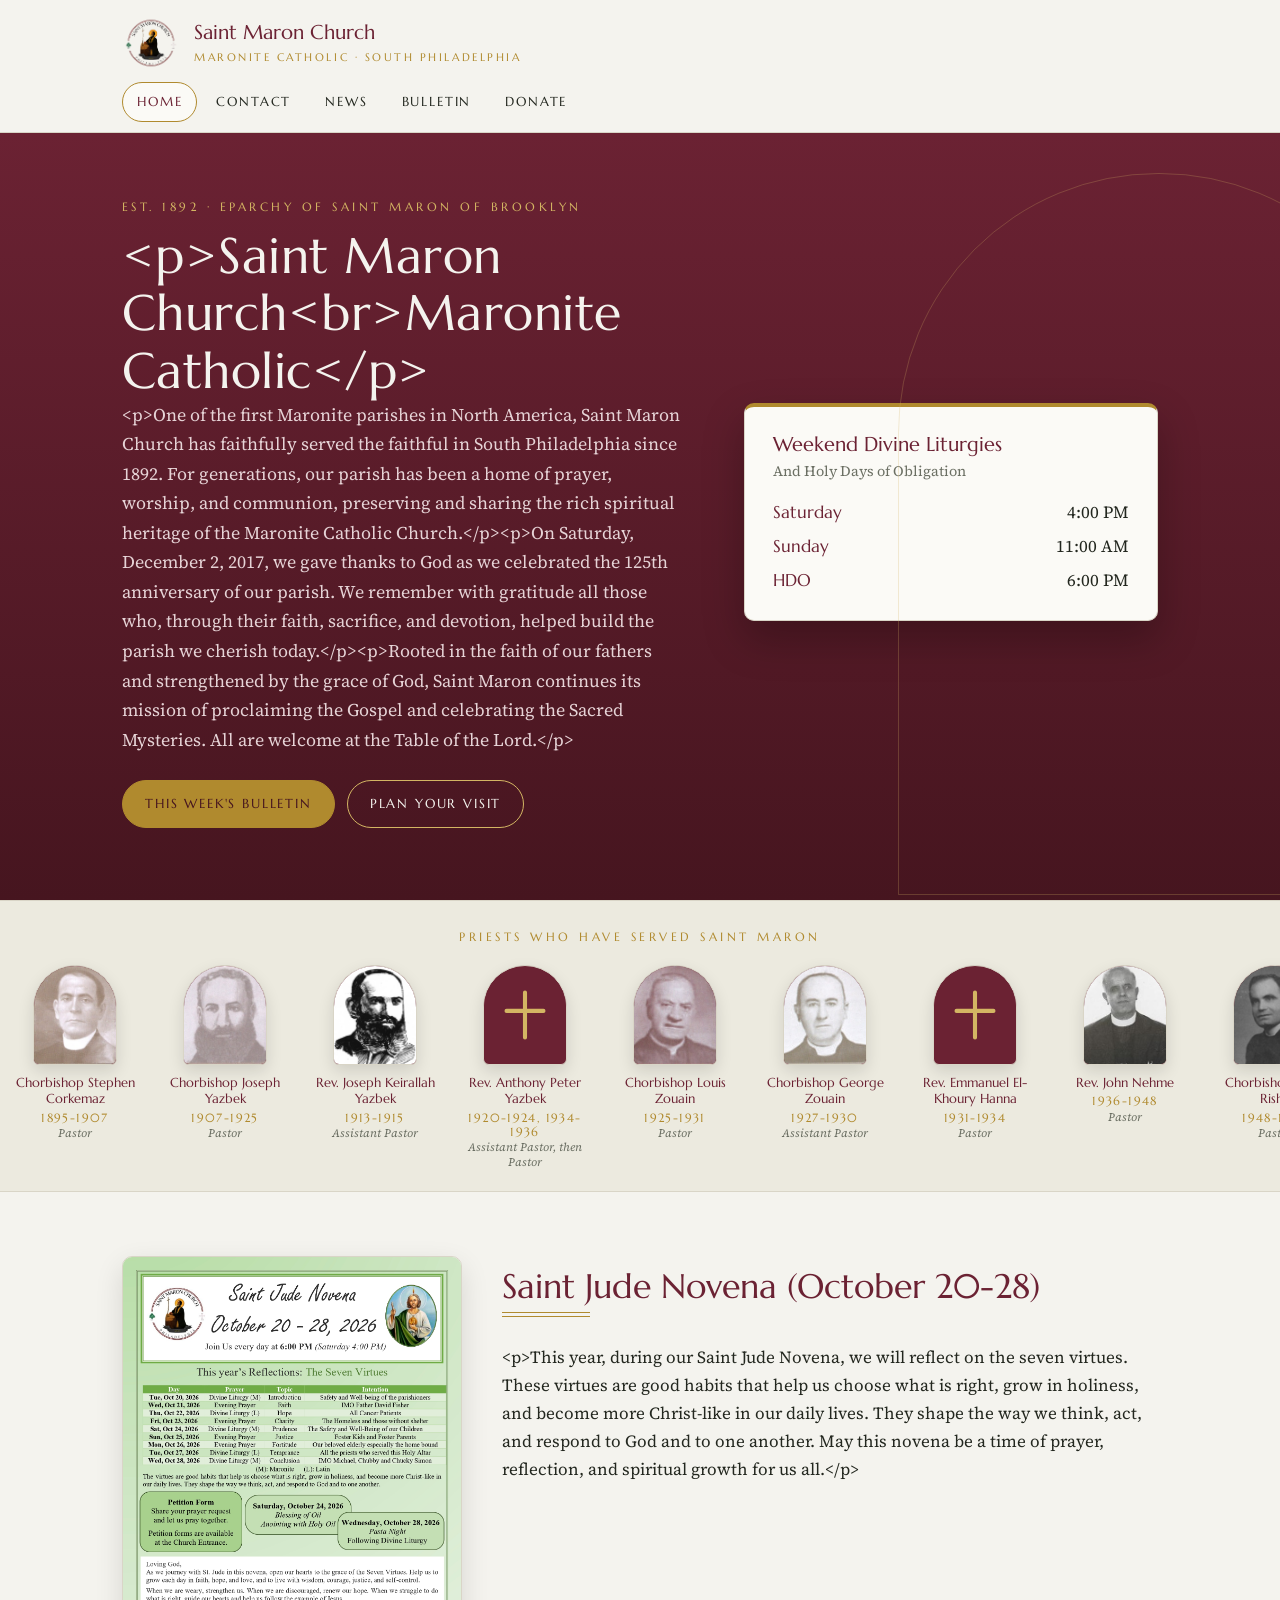
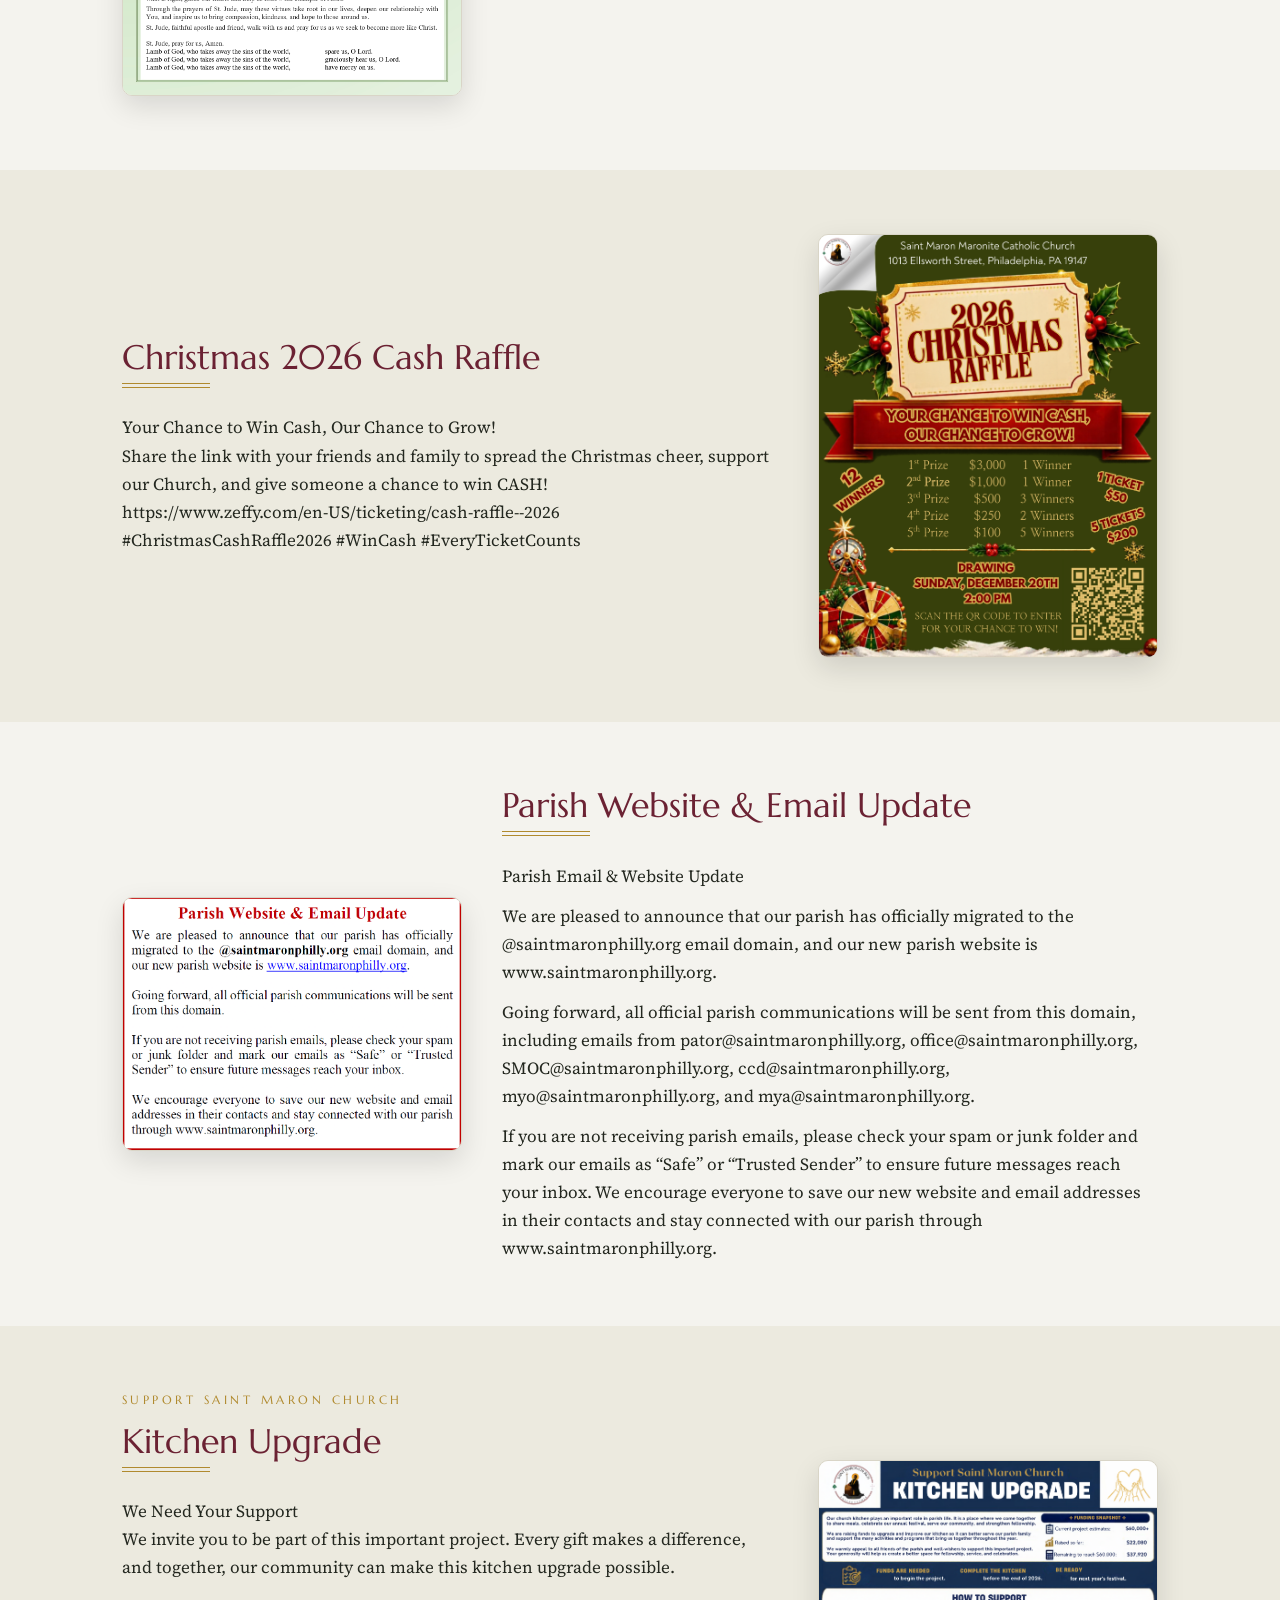
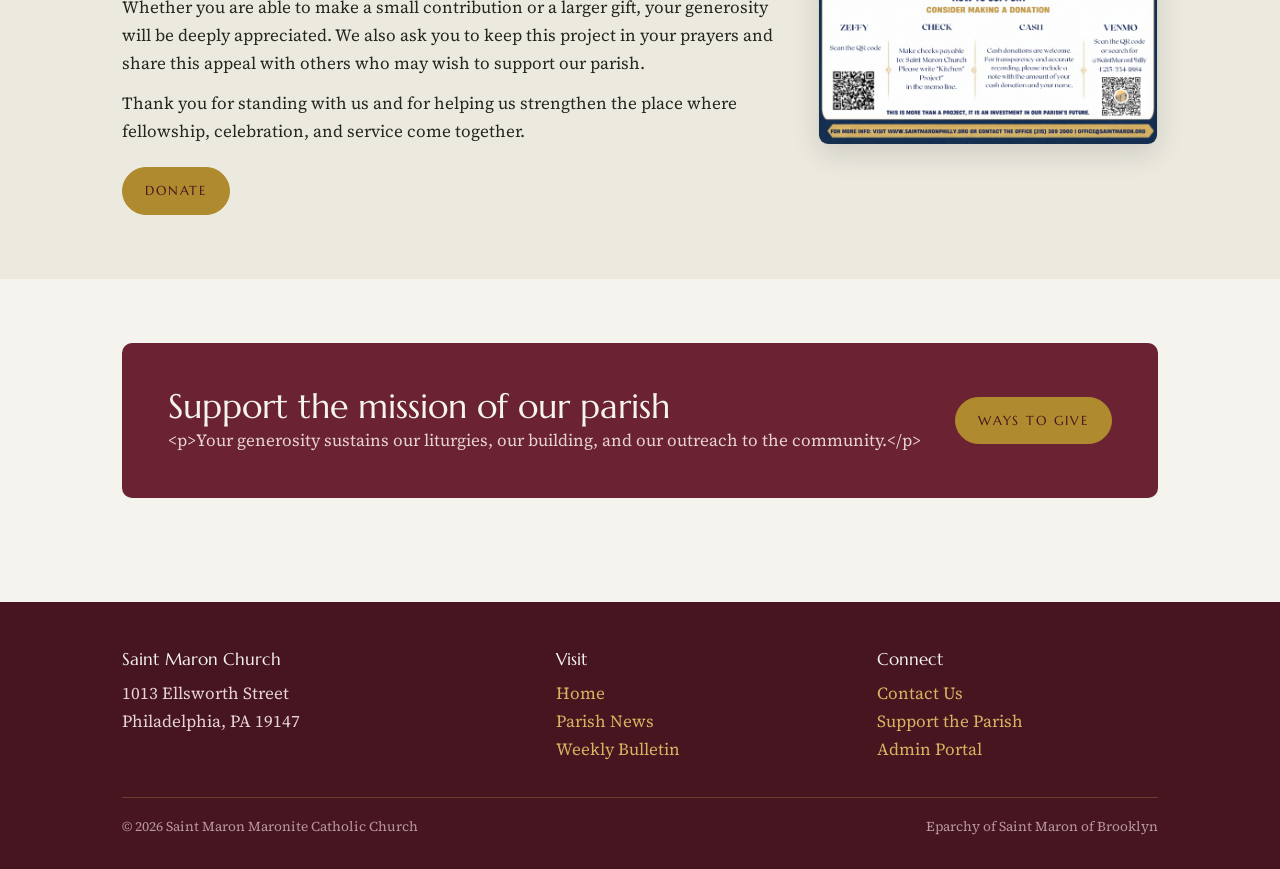
==== commit 4ef8a0fb: "Merge pull request #4 from MichelFaloughi/priests-band Add a scrolling band of the priests who have " ====
--- a/index.html
+++ b/index.html
@@ -17,7 +17,7 @@
       <div>
         <span class="eyebrow" data-cms="hero.eyebrow">Est. 1892 &middot; Eparchy of Saint Maron of Brooklyn</span>
         <h1 data-cms="hero.heading">Saint Maron<br>Maronite Catholic Church</h1>
-        <div class="lede rich" data-cms="hero.lede">One of the first Maronite parishes in North America, Saint Maron has been at home in South Philadelphia since 1892 and celebrated its 125th anniversary on Saturday, December 2, 2017. All are welcome at the table of the Lord.</div>
+        <p class="lede" data-cms="hero.lede">One of the first Maronite parishes in North America, Saint Maron has been at home in South Philadelphia since 1892 and celebrated its 125th anniversary on Saturday, December 2, 2017. All are welcome at the table of the Lord.</p>
         <div class="hero-actions">
           <a class="btn primary" href="bulletin.html" data-cms="hero.bulletinButton">This Week's Bulletin</a>
           <a class="btn ghost-light" href="contact.html" data-cms="hero.visitButton">Plan Your Visit</a>
@@ -49,14 +49,14 @@
     <div class="wrap parish-intro">
       <figure class="parish-photo reveal">
         <img src="images/church.jpeg" data-cms-src="parish.photo" data-cms-alt="parish.photoAlt" alt="The sanctuary of Saint Maron Church: the altar beneath its stone arch, with a crucifix above and kneeling angels at either side.">
-        <figcaption class="rich" data-cms="parish.caption">Our sanctuary in South Philadelphia.</figcaption>
+        <figcaption data-cms="parish.caption">Our sanctuary in South Philadelphia.</figcaption>
       </figure>
       <div class="reveal">
         <span class="eyebrow" data-cms="parish.eyebrow">Our Parish</span>
         <h2 data-cms="parish.heading">A Maronite home in the heart of the city</h2>
         <hr class="rule">
-        <div class="rich" data-cms="parish.story">Founded by Lebanese immigrants at the close of the nineteenth century, Saint Maron has been a spiritual home for generations of families in South Philadelphia. We worship in the ancient Maronite tradition — one of the Eastern Catholic Churches in full communion with Rome — with a liturgy whose roots reach back to the earliest Christian communities of Antioch.</div>
-        <div class="rich" style="margin-top:12px;" data-cms="parish.storyMore">Whether your family has been here for a hundred years or you are stepping inside for the first time, you belong here.</div>
+        <p data-cms="parish.story">Founded by Lebanese immigrants at the close of the nineteenth century, Saint Maron has been a spiritual home for generations of families in South Philadelphia. We worship in the ancient Maronite tradition — one of the Eastern Catholic Churches in full communion with Rome — with a liturgy whose roots reach back to the earliest Christian communities of Antioch.</p>
+        <p style="margin-top:12px;" data-cms="parish.storyMore">Whether your family has been here for a hundred years or you are stepping inside for the first time, you belong here.</p>
       </div>
     </div>
   </section>
@@ -69,7 +69,7 @@
       <div class="callout reveal">
         <div>
           <h2 data-cms="callout.heading">Support the mission of our parish</h2>
-          <div class="rich" data-cms="callout.text">Your generosity sustains our liturgies, our building, and our outreach to the community.</div>
+          <p data-cms="callout.text">Your generosity sustains our liturgies, our building, and our outreach to the community.</p>
         </div>
         <a class="btn primary" href="donate.html" data-cms="callout.button">Ways to Give</a>
       </div>
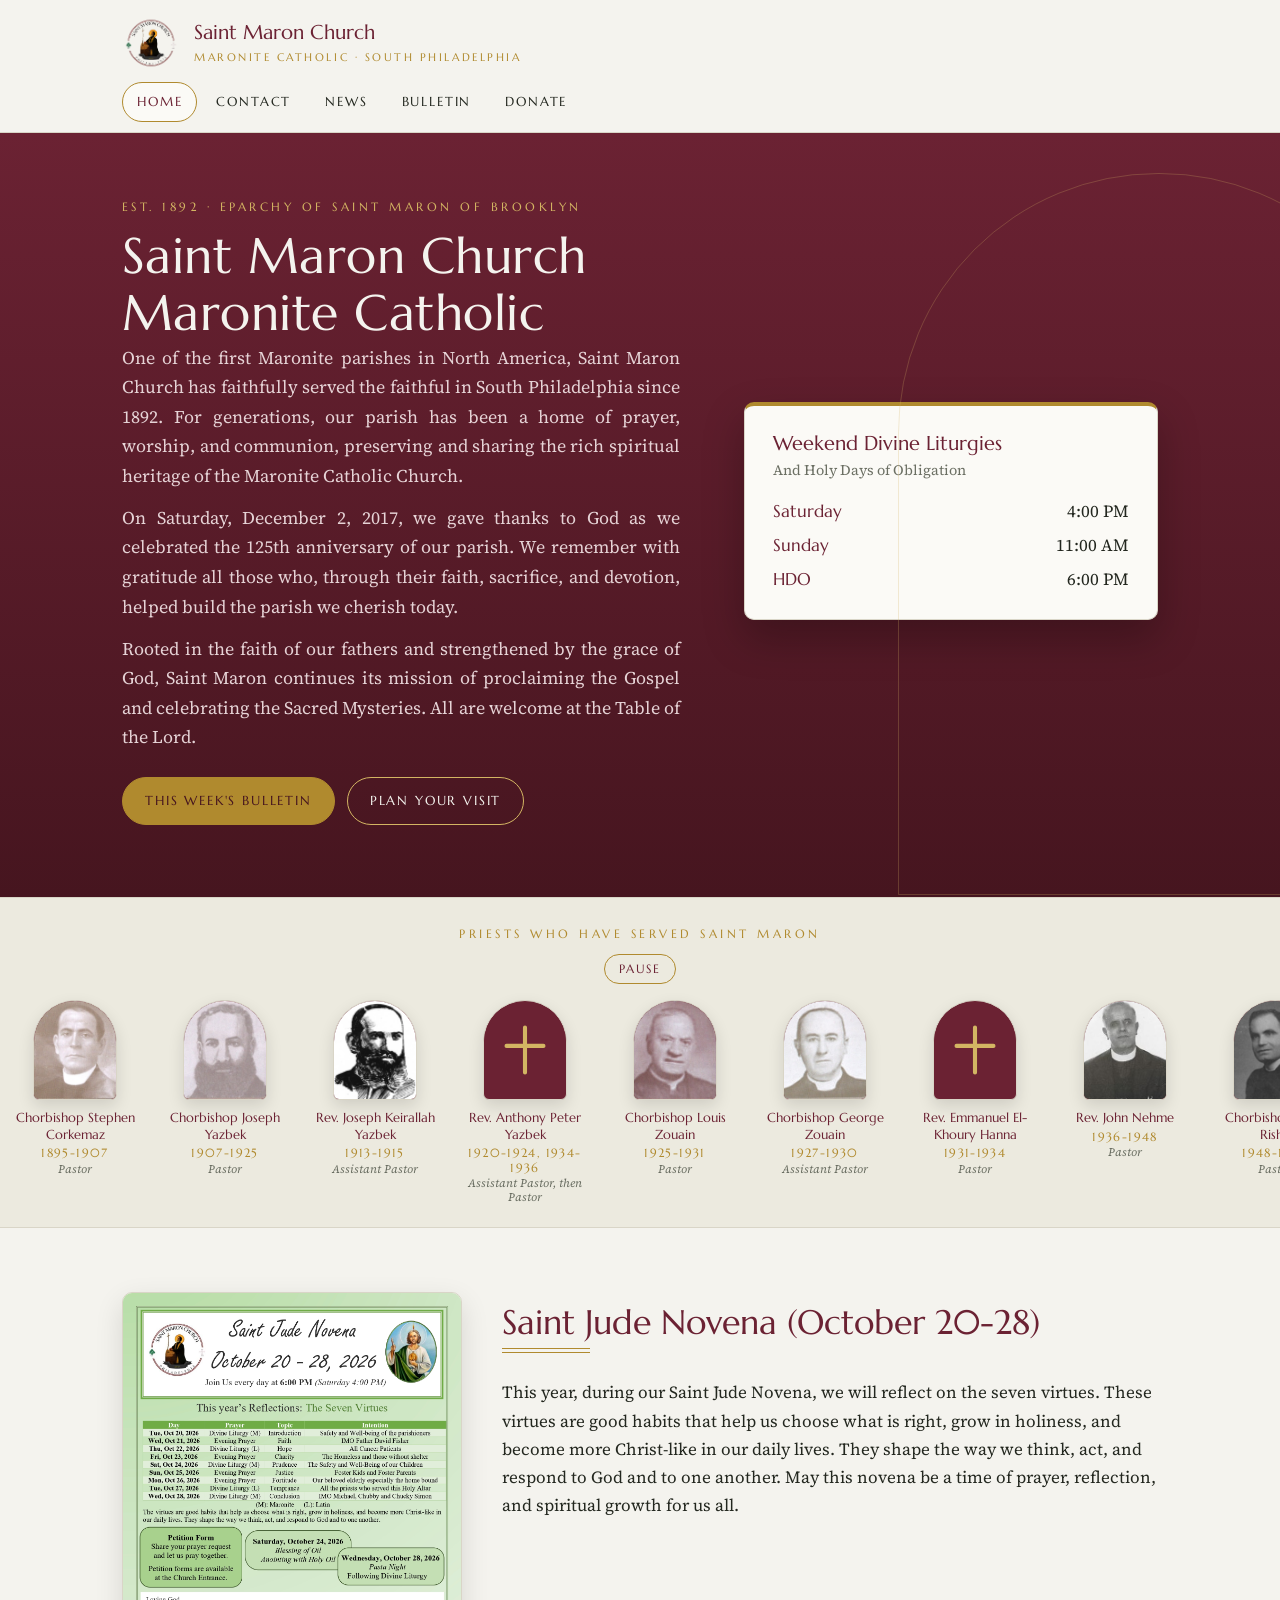
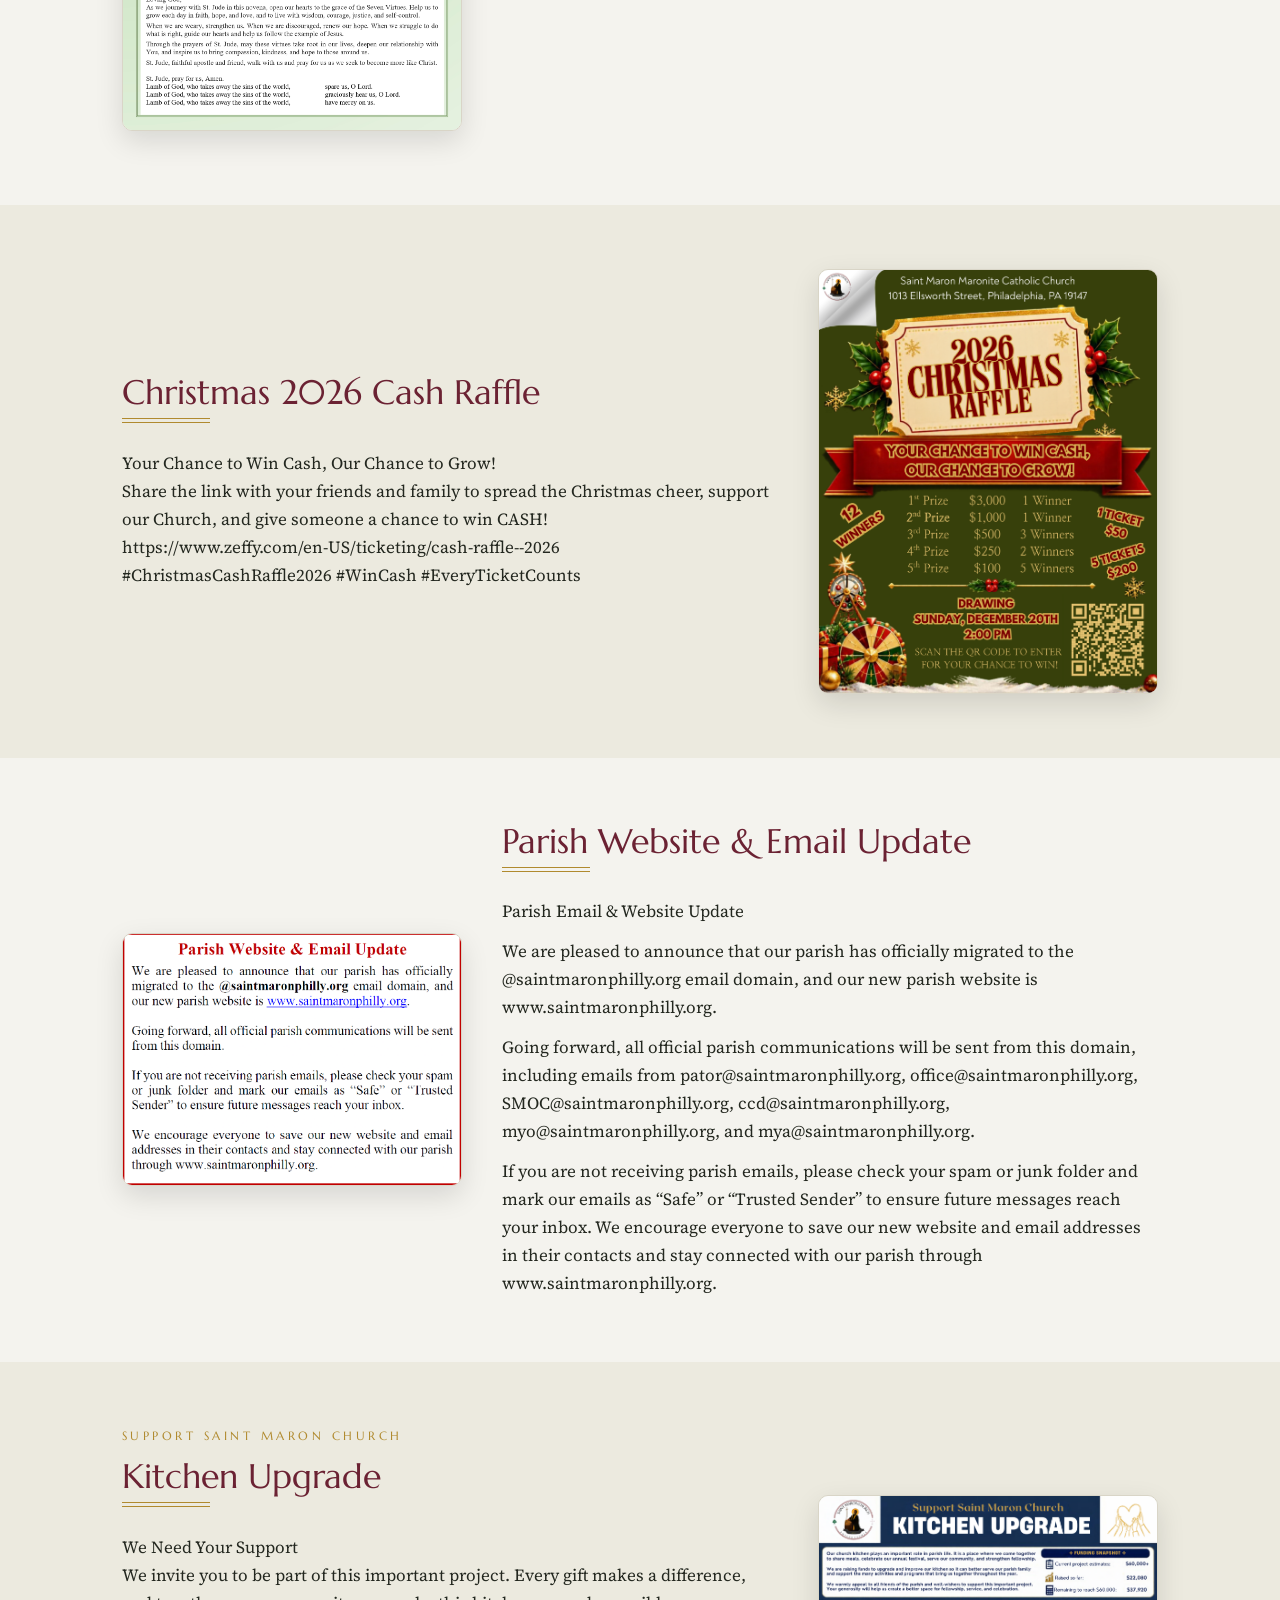
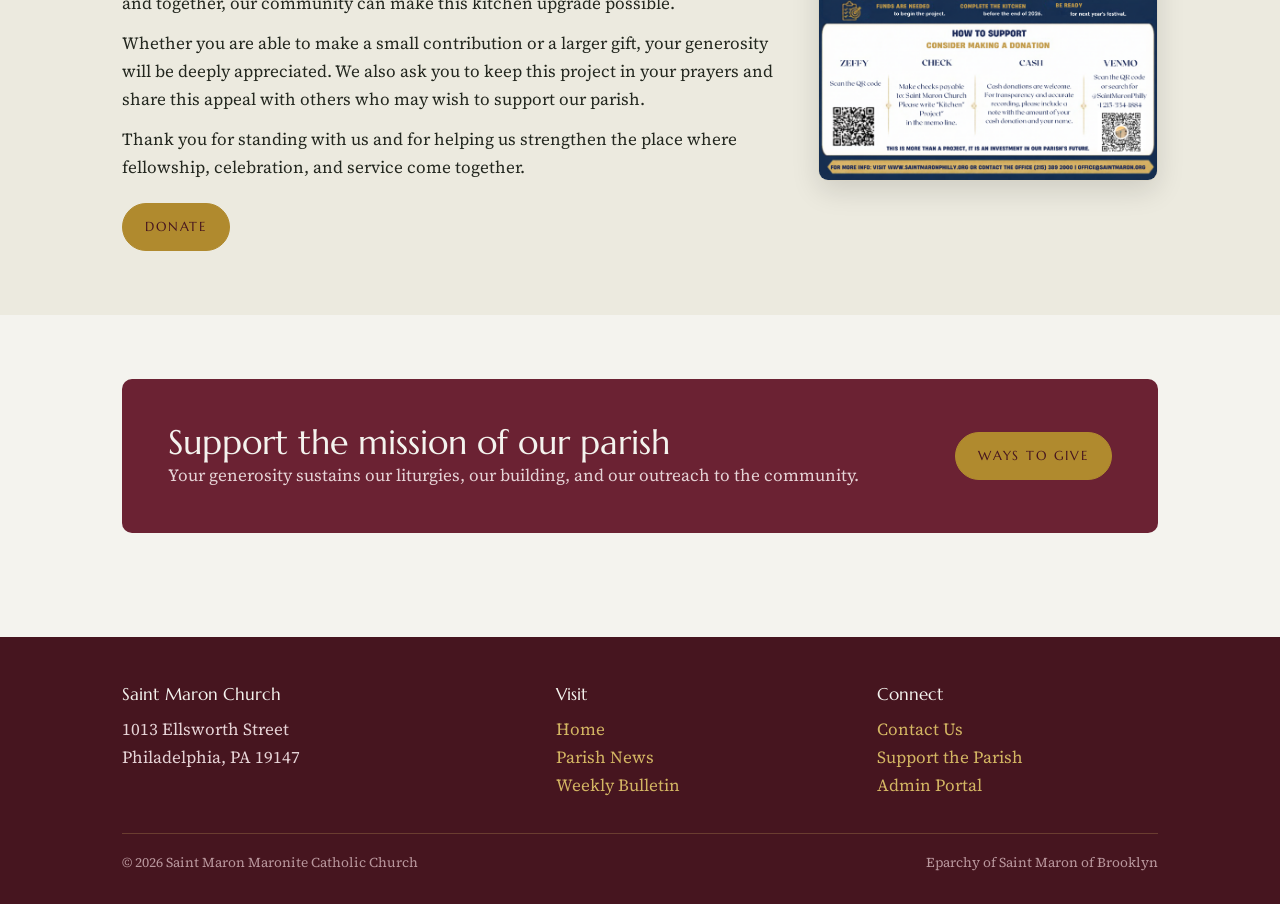
==== commit a1d1086d: "Let the parish office switch the priests strip off and pause it The Priests entry in the CMS gains a" ====
--- a/index.html
+++ b/index.html
@@ -17,7 +17,7 @@
       <div>
         <span class="eyebrow" data-cms="hero.eyebrow">Est. 1892 &middot; Eparchy of Saint Maron of Brooklyn</span>
         <h1 data-cms="hero.heading">Saint Maron<br>Maronite Catholic Church</h1>
-        <p class="lede" data-cms="hero.lede">One of the first Maronite parishes in North America, Saint Maron has been at home in South Philadelphia since 1892 and celebrated its 125th anniversary on Saturday, December 2, 2017. All are welcome at the table of the Lord.</p>
+        <div class="lede rich" data-cms="hero.lede">One of the first Maronite parishes in North America, Saint Maron has been at home in South Philadelphia since 1892 and celebrated its 125th anniversary on Saturday, December 2, 2017. All are welcome at the table of the Lord.</div>
         <div class="hero-actions">
           <a class="btn primary" href="bulletin.html" data-cms="hero.bulletinButton">This Week's Bulletin</a>
           <a class="btn ghost-light" href="contact.html" data-cms="hero.visitButton">Plan Your Visit</a>
@@ -39,6 +39,7 @@
   <section id="priests-band" class="priests" aria-label="Priests who have served Saint Maron" hidden>
     <div class="wrap">
       <span class="eyebrow priests-heading">Priests who have served Saint Maron</span>
+      <button class="btn small priests-toggle" type="button">Pause</button>
     </div>
     <div class="priests-viewport">
       <ul class="priests-track"></ul>
@@ -49,14 +50,14 @@
     <div class="wrap parish-intro">
       <figure class="parish-photo reveal">
         <img src="images/church.jpeg" data-cms-src="parish.photo" data-cms-alt="parish.photoAlt" alt="The sanctuary of Saint Maron Church: the altar beneath its stone arch, with a crucifix above and kneeling angels at either side.">
-        <figcaption data-cms="parish.caption">Our sanctuary in South Philadelphia.</figcaption>
+        <figcaption class="rich" data-cms="parish.caption">Our sanctuary in South Philadelphia.</figcaption>
       </figure>
       <div class="reveal">
         <span class="eyebrow" data-cms="parish.eyebrow">Our Parish</span>
         <h2 data-cms="parish.heading">A Maronite home in the heart of the city</h2>
         <hr class="rule">
-        <p data-cms="parish.story">Founded by Lebanese immigrants at the close of the nineteenth century, Saint Maron has been a spiritual home for generations of families in South Philadelphia. We worship in the ancient Maronite tradition — one of the Eastern Catholic Churches in full communion with Rome — with a liturgy whose roots reach back to the earliest Christian communities of Antioch.</p>
-        <p style="margin-top:12px;" data-cms="parish.storyMore">Whether your family has been here for a hundred years or you are stepping inside for the first time, you belong here.</p>
+        <div class="rich" data-cms="parish.story">Founded by Lebanese immigrants at the close of the nineteenth century, Saint Maron has been a spiritual home for generations of families in South Philadelphia. We worship in the ancient Maronite tradition — one of the Eastern Catholic Churches in full communion with Rome — with a liturgy whose roots reach back to the earliest Christian communities of Antioch.</div>
+        <div class="rich" style="margin-top:12px;" data-cms="parish.storyMore">Whether your family has been here for a hundred years or you are stepping inside for the first time, you belong here.</div>
       </div>
     </div>
   </section>
@@ -69,7 +70,7 @@
       <div class="callout reveal">
         <div>
           <h2 data-cms="callout.heading">Support the mission of our parish</h2>
-          <p data-cms="callout.text">Your generosity sustains our liturgies, our building, and our outreach to the community.</p>
+          <div class="rich" data-cms="callout.text">Your generosity sustains our liturgies, our building, and our outreach to the community.</div>
         </div>
         <a class="btn primary" href="donate.html" data-cms="callout.button">Ways to Give</a>
       </div>
--- a/styles.css
+++ b/styles.css
@@ -214,7 +214,9 @@
   width: max-content;
   animation: priestsSlide var(--priests-duration, 72s) linear infinite;
 }
-.priests-viewport:hover { animation-play-state: paused; }
+.priests-viewport:hover,
+.priests.paused .priests-viewport { animation-play-state: paused; }
+.priests-toggle { display: block; margin: -0.5rem auto 1rem; }
 .priests-track {
   display: flex;
   list-style: none;
@@ -537,6 +539,7 @@
      duplicate copy that only exists for the loop is dropped. */
   .priests-viewport { animation: none; width: auto; overflow-x: auto; padding-bottom: 8px; }
   .priests-track[aria-hidden] { display: none; }
+  .priests-toggle { display: none; }
 }
 
 /* ---------- Responsive ---------- */
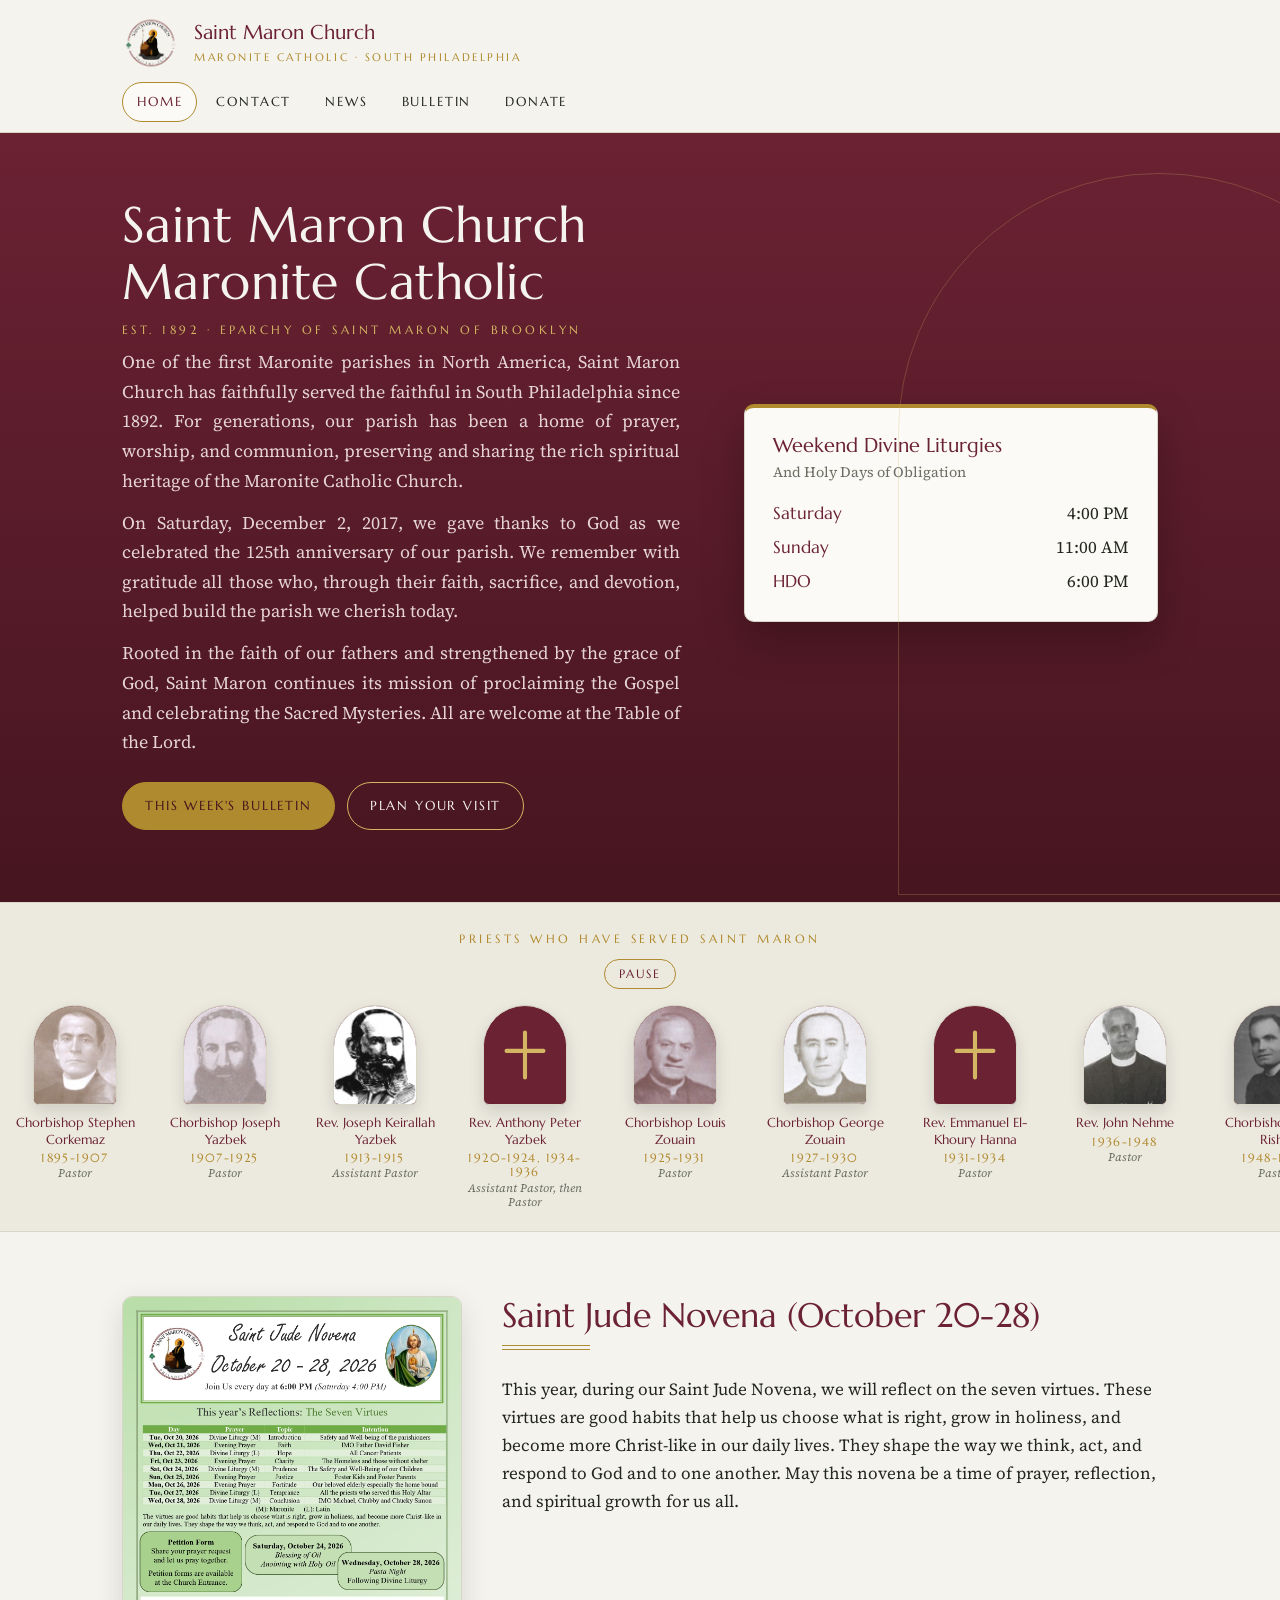
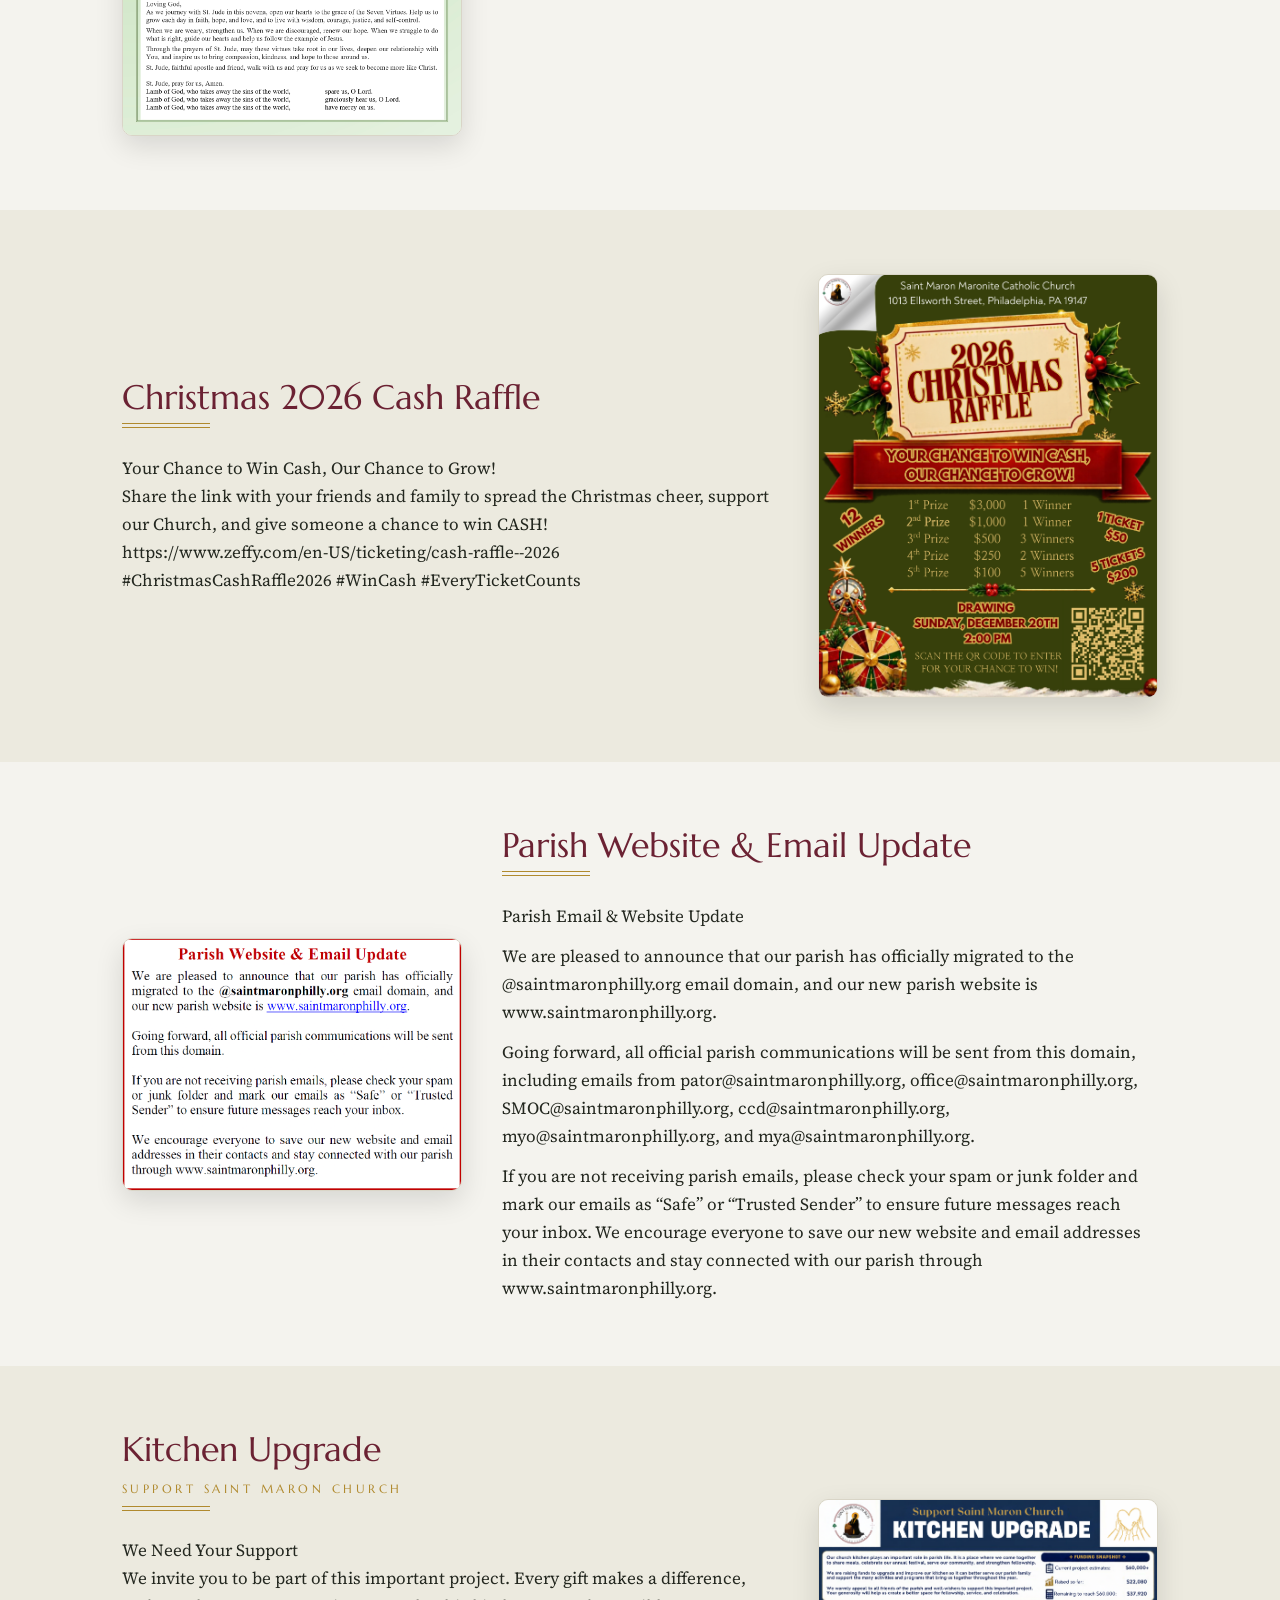
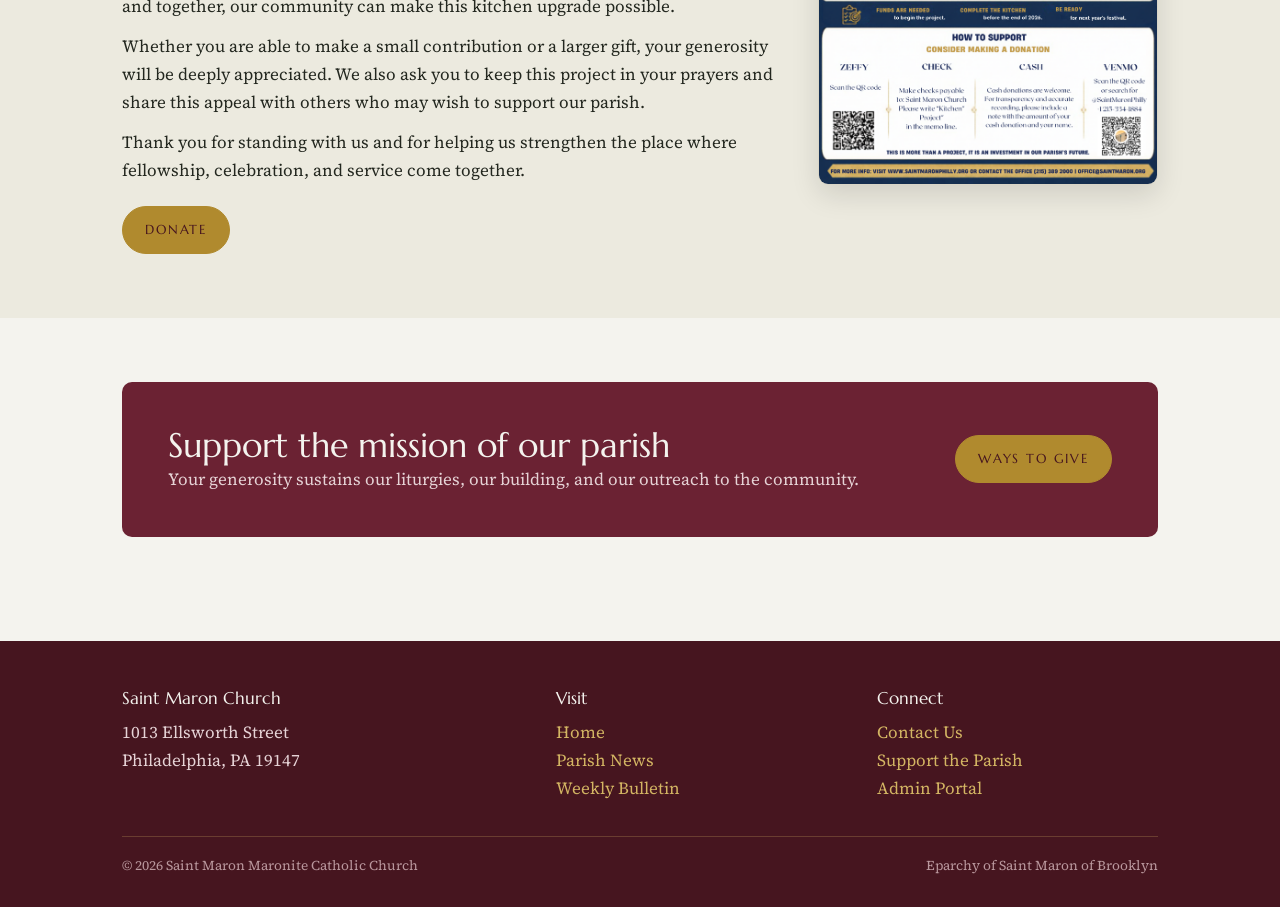
==== commit c69980ef: "Put each title above its small gold line On every page header (News, Bulletin, Contact, Donate), the" ====
--- a/index.html
+++ b/index.html
@@ -15,8 +15,8 @@
   <section class="hero">
     <div class="wrap hero-grid">
       <div>
+        <h1 data-cms="hero.heading">Saint Maron<br>Maronite Catholic Church</h1>
         <span class="eyebrow" data-cms="hero.eyebrow">Est. 1892 &middot; Eparchy of Saint Maron of Brooklyn</span>
-        <h1 data-cms="hero.heading">Saint Maron<br>Maronite Catholic Church</h1>
         <div class="lede rich" data-cms="hero.lede">One of the first Maronite parishes in North America, Saint Maron has been at home in South Philadelphia since 1892 and celebrated its 125th anniversary on Saturday, December 2, 2017. All are welcome at the table of the Lord.</div>
         <div class="hero-actions">
           <a class="btn primary" href="bulletin.html" data-cms="hero.bulletinButton">This Week's Bulletin</a>
@@ -53,8 +53,8 @@
         <figcaption class="rich" data-cms="parish.caption">Our sanctuary in South Philadelphia.</figcaption>
       </figure>
       <div class="reveal">
+        <h2 data-cms="parish.heading">A Maronite home in the heart of the city</h2>
         <span class="eyebrow" data-cms="parish.eyebrow">Our Parish</span>
-        <h2 data-cms="parish.heading">A Maronite home in the heart of the city</h2>
         <hr class="rule">
         <div class="rich" data-cms="parish.story">Founded by Lebanese immigrants at the close of the nineteenth century, Saint Maron has been a spiritual home for generations of families in South Philadelphia. We worship in the ancient Maronite tradition — one of the Eastern Catholic Churches in full communion with Rome — with a liturgy whose roots reach back to the earliest Christian communities of Antioch.</div>
         <div class="rich" style="margin-top:12px;" data-cms="parish.storyMore">Whether your family has been here for a hundred years or you are stepping inside for the first time, you belong here.</div>
@@ -81,6 +81,7 @@
 
   <script src="data.js"></script>
   <script src="theme-presets.js"></script>
+  <script src="text-styles.js"></script>
   <script src="app.js"></script>
   <script>
     STM.renderChrome("index.html");
--- a/styles.css
+++ b/styles.css
@@ -147,6 +147,8 @@
   pointer-events: none;
 }
 .hero .eyebrow { color: var(--gold-soft); }
+/* The small gold line sits under the page or section title. */
+h1 + .eyebrow, h2 + .eyebrow { margin: 0.6rem 0 0.4rem; }
 .hero h1 { color: var(--stone); }
 .hero .lede { color: #e6d3d6; }
 .hero-grid {
@@ -273,11 +275,34 @@
 .rich > * + * { margin-top: 0.7em; }
 .rich ul, .rich ol { padding-left: 1.3em; }
 .rich li + li { margin-top: 0.25em; }
-.rich h3, .rich h4 { margin-top: 1em; }
-.rich h4 { font-size: 1.05rem; }
+.rich h2, .rich h3, .rich h4 { margin-top: 1em; }
+.rich .rich-h1 { font-size: clamp(2rem, 4.5vw, 3.1rem); letter-spacing: 0.01em; }
+.rich h4 { font-family: var(--display); font-weight: 400; font-size: 1.05rem; line-height: 1.2; color: var(--burgundy); }
 .rich blockquote { border-left: 3px solid var(--gold); padding-left: 14px; color: var(--muted); font-style: italic; }
 .rich a { color: var(--burgundy); text-decoration: underline; text-decoration-color: var(--gold); text-underline-offset: 2px; }
 .rich a:hover { text-decoration-color: var(--burgundy); }
+
+/* Colored and sized words from the CMS "Color & size" button. The names
+   are listed in text-styles.js; each color is dark enough to read on the
+   stone and card backgrounds, with a lighter twin for the dark banners. */
+.tone-theme { color: var(--burgundy); }
+.tone-gold { color: #765a14; }
+.tone-blue { color: #1f4e8c; }
+.tone-green { color: #2e6b3a; }
+.tone-red { color: #a3261c; }
+.tone-gray { color: #565a4f; }
+/* Headings and quotes inside text on the dark hero and support banner. */
+.hero .rich h2, .hero .rich h3, .hero .rich h4, .callout .rich h2, .callout .rich h3, .callout .rich h4 { color: var(--stone); }
+.hero .rich blockquote, .callout .rich blockquote { color: #e6d3d6; border-left-color: var(--gold-soft); }
+.hero .tone-theme, .callout .tone-theme { color: var(--stone); }
+.hero .tone-gold, .callout .tone-gold { color: var(--gold-soft); }
+.hero .tone-blue, .callout .tone-blue { color: #a9c6ee; }
+.hero .tone-green, .callout .tone-green { color: #a9d8b0; }
+.hero .tone-red, .callout .tone-red { color: #f2b0a8; }
+.hero .tone-gray, .callout .tone-gray { color: #d5ccc9; }
+.size-small { font-size: 0.85em; }
+.size-large { font-size: 1.25em; }
+.size-xlarge { font-size: 1.6em; line-height: 1.2; }
 
 /* ---------- Sections ---------- */
 .section { padding: 64px 0; }
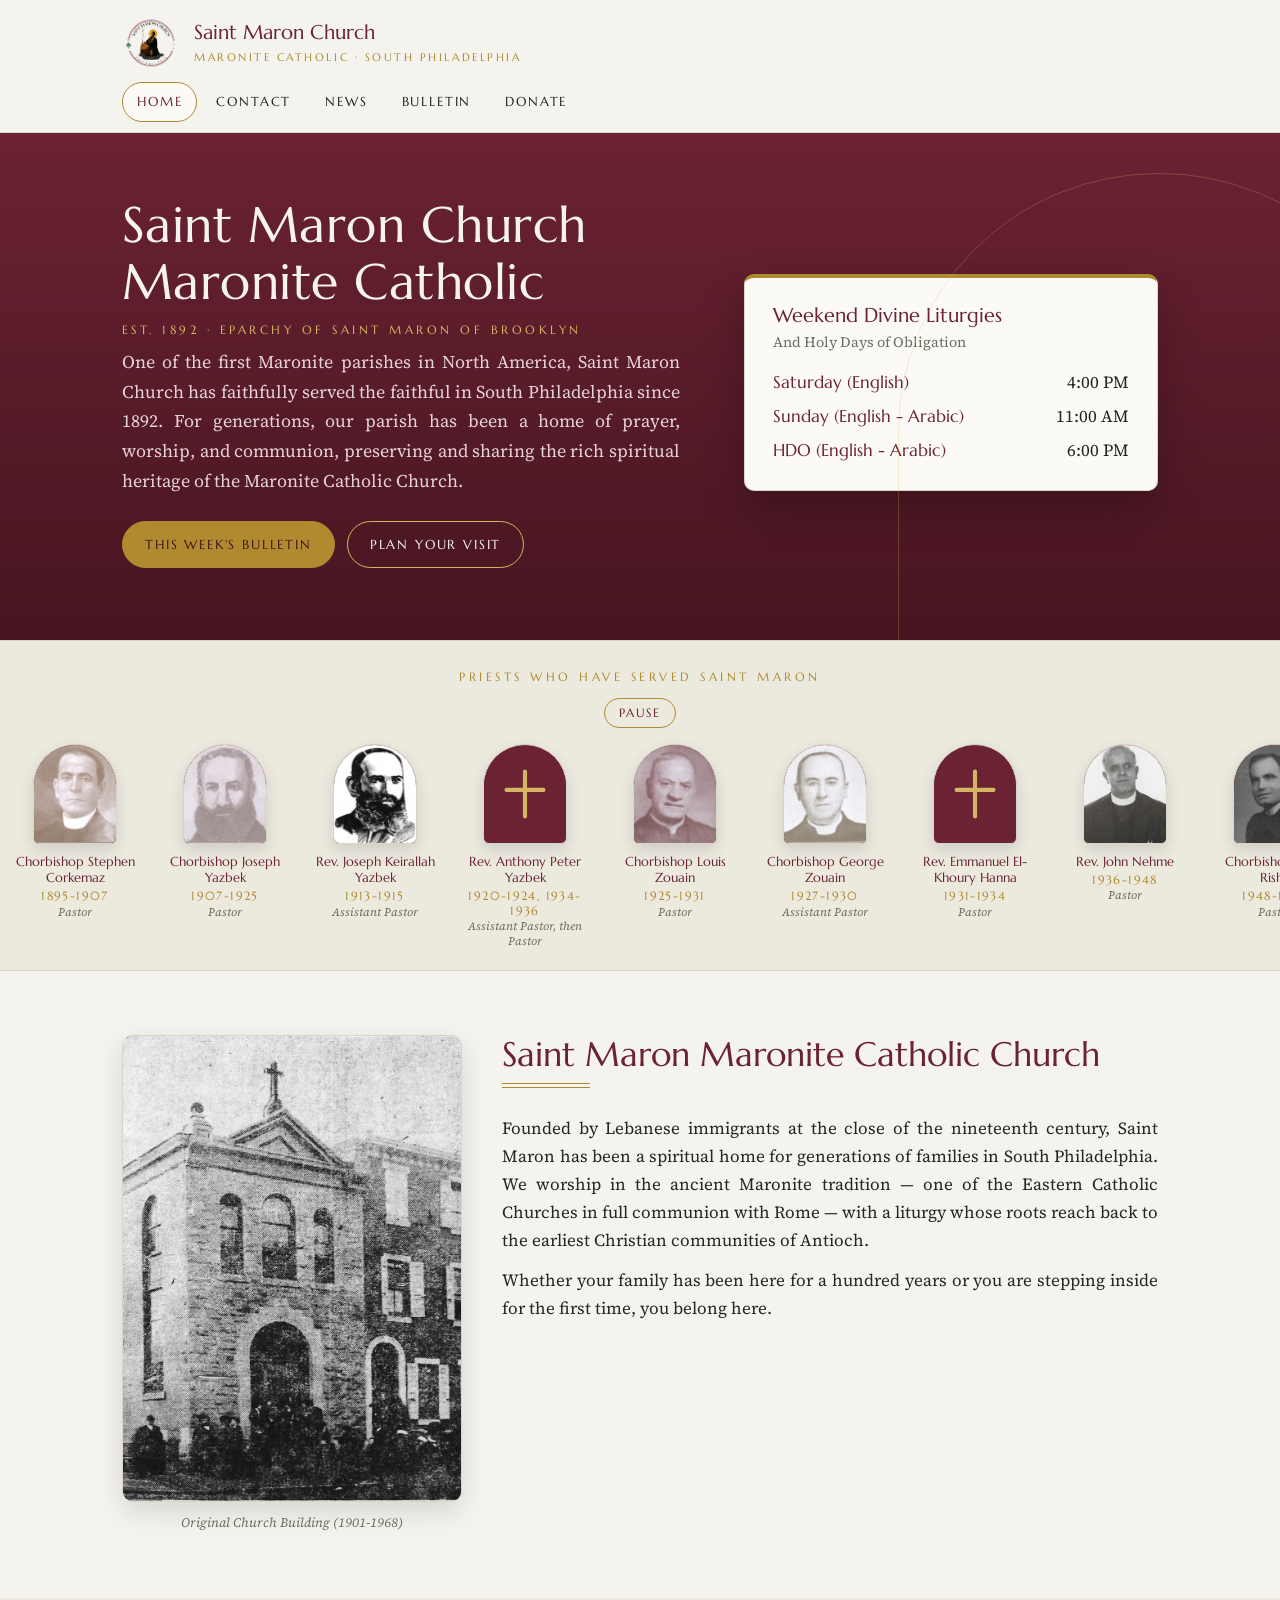
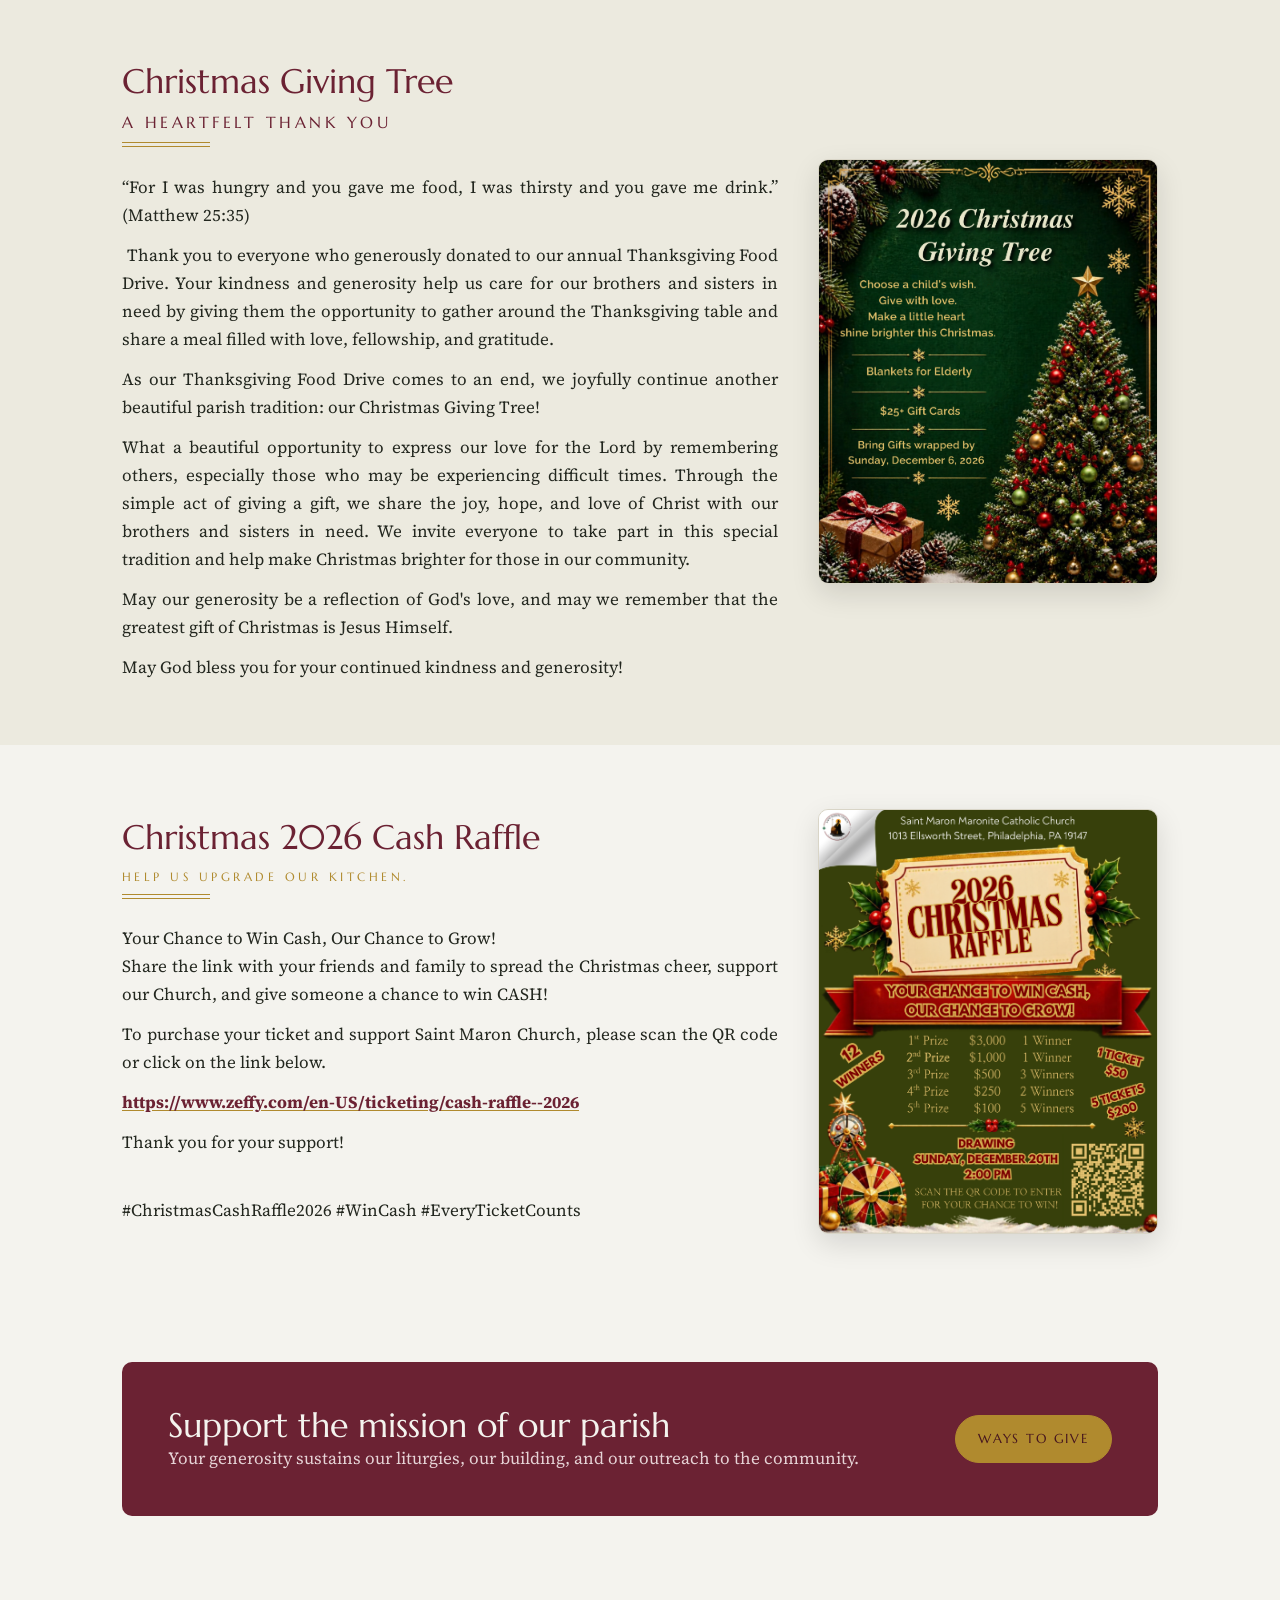
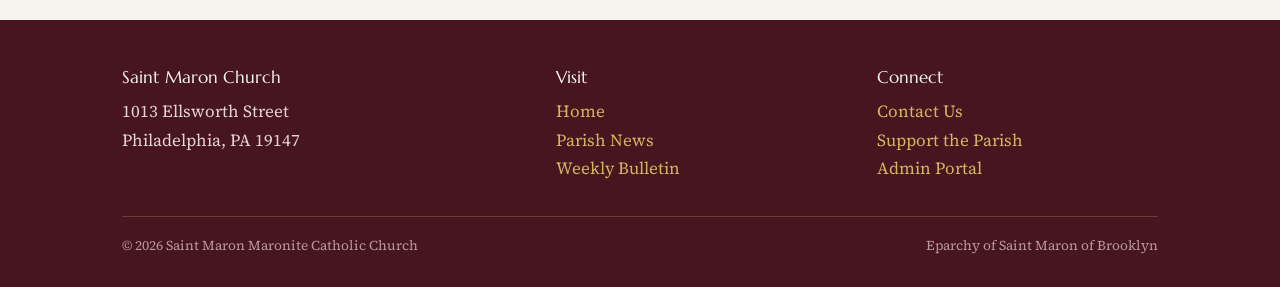
==== commit e5053dba: "Count page views with Vercel Web Analytics Each page loads Vercel's analytics script from our own do" ====
--- a/index.html
+++ b/index.html
@@ -79,6 +79,9 @@
 
   <footer id="site-footer" class="site-footer"></footer>
 
+  <!-- Vercel Web Analytics: cookieless page view counts, served from our own domain. -->
+  <script>window.va = window.va || function () { (window.vaq = window.vaq || []).push(arguments); };</script>
+  <script defer src="/_vercel/insights/script.js"></script>
   <script src="data.js"></script>
   <script src="theme-presets.js"></script>
   <script src="text-styles.js"></script>
